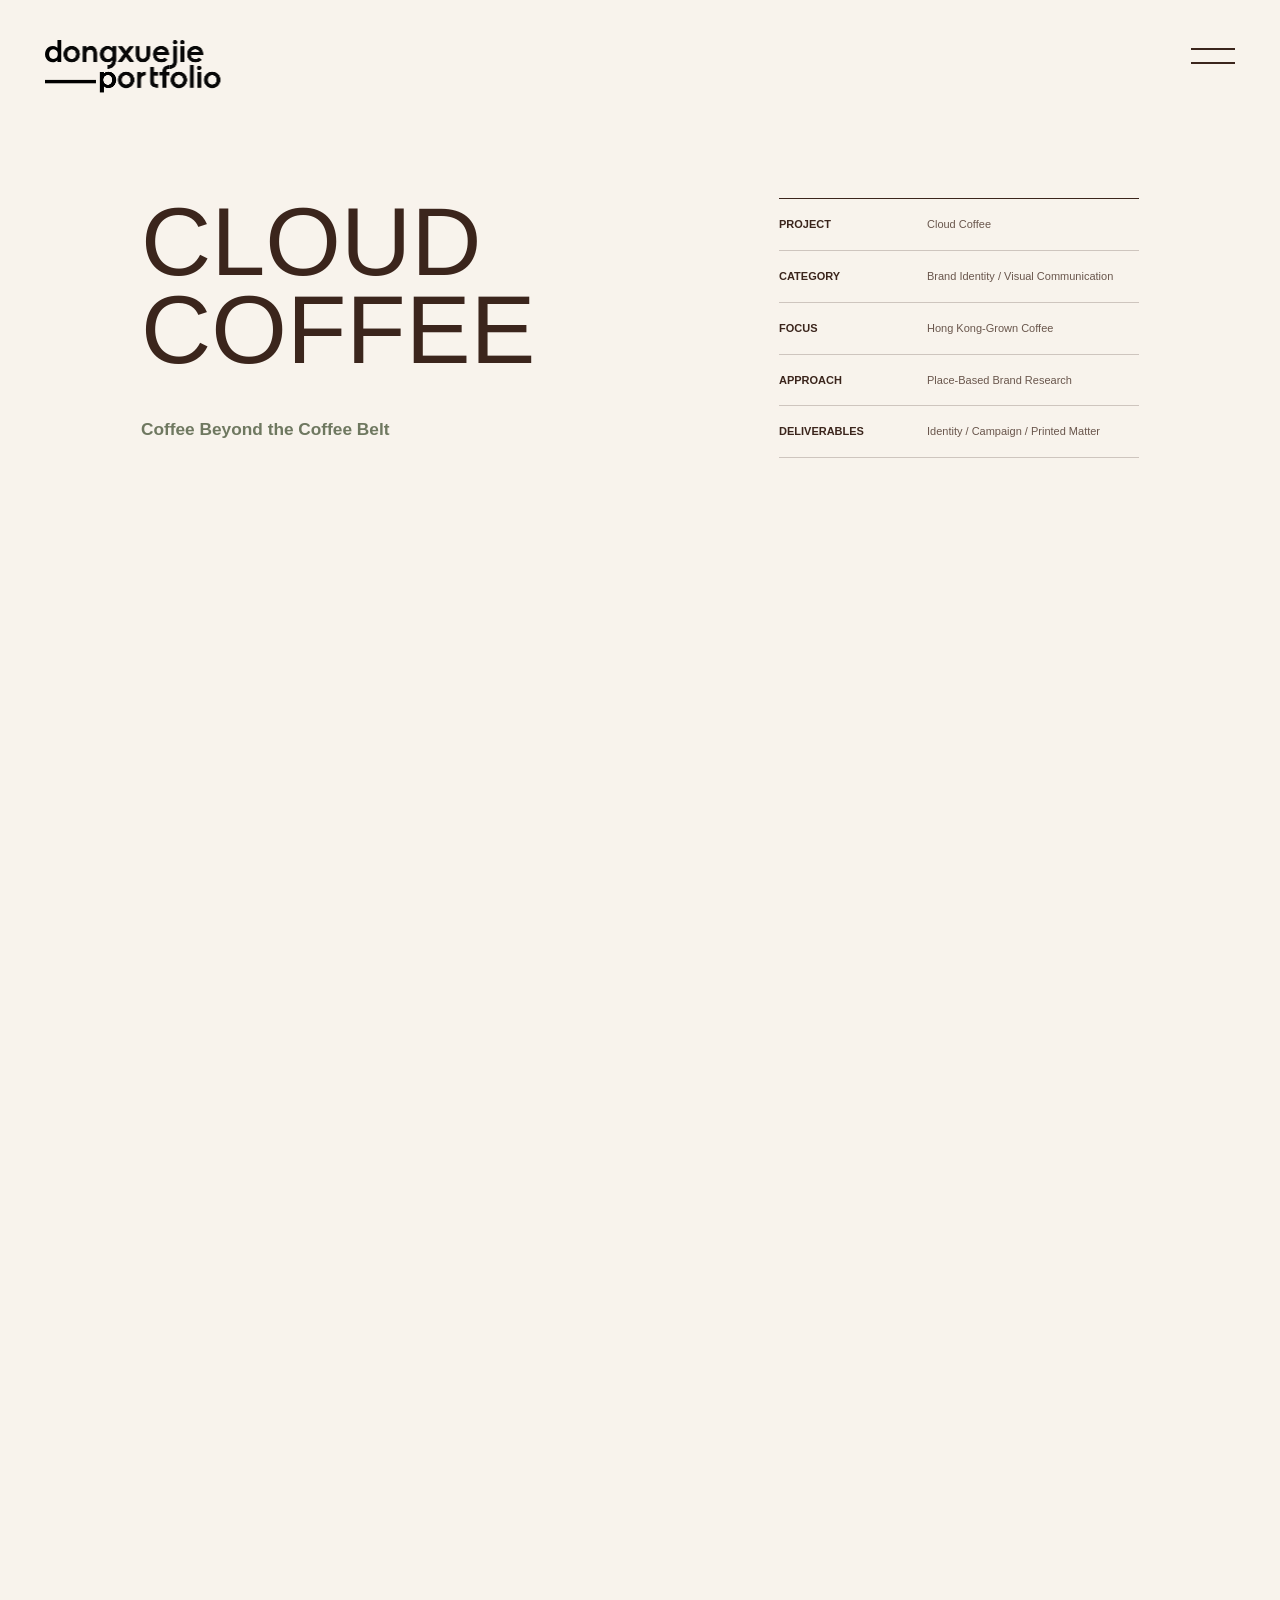
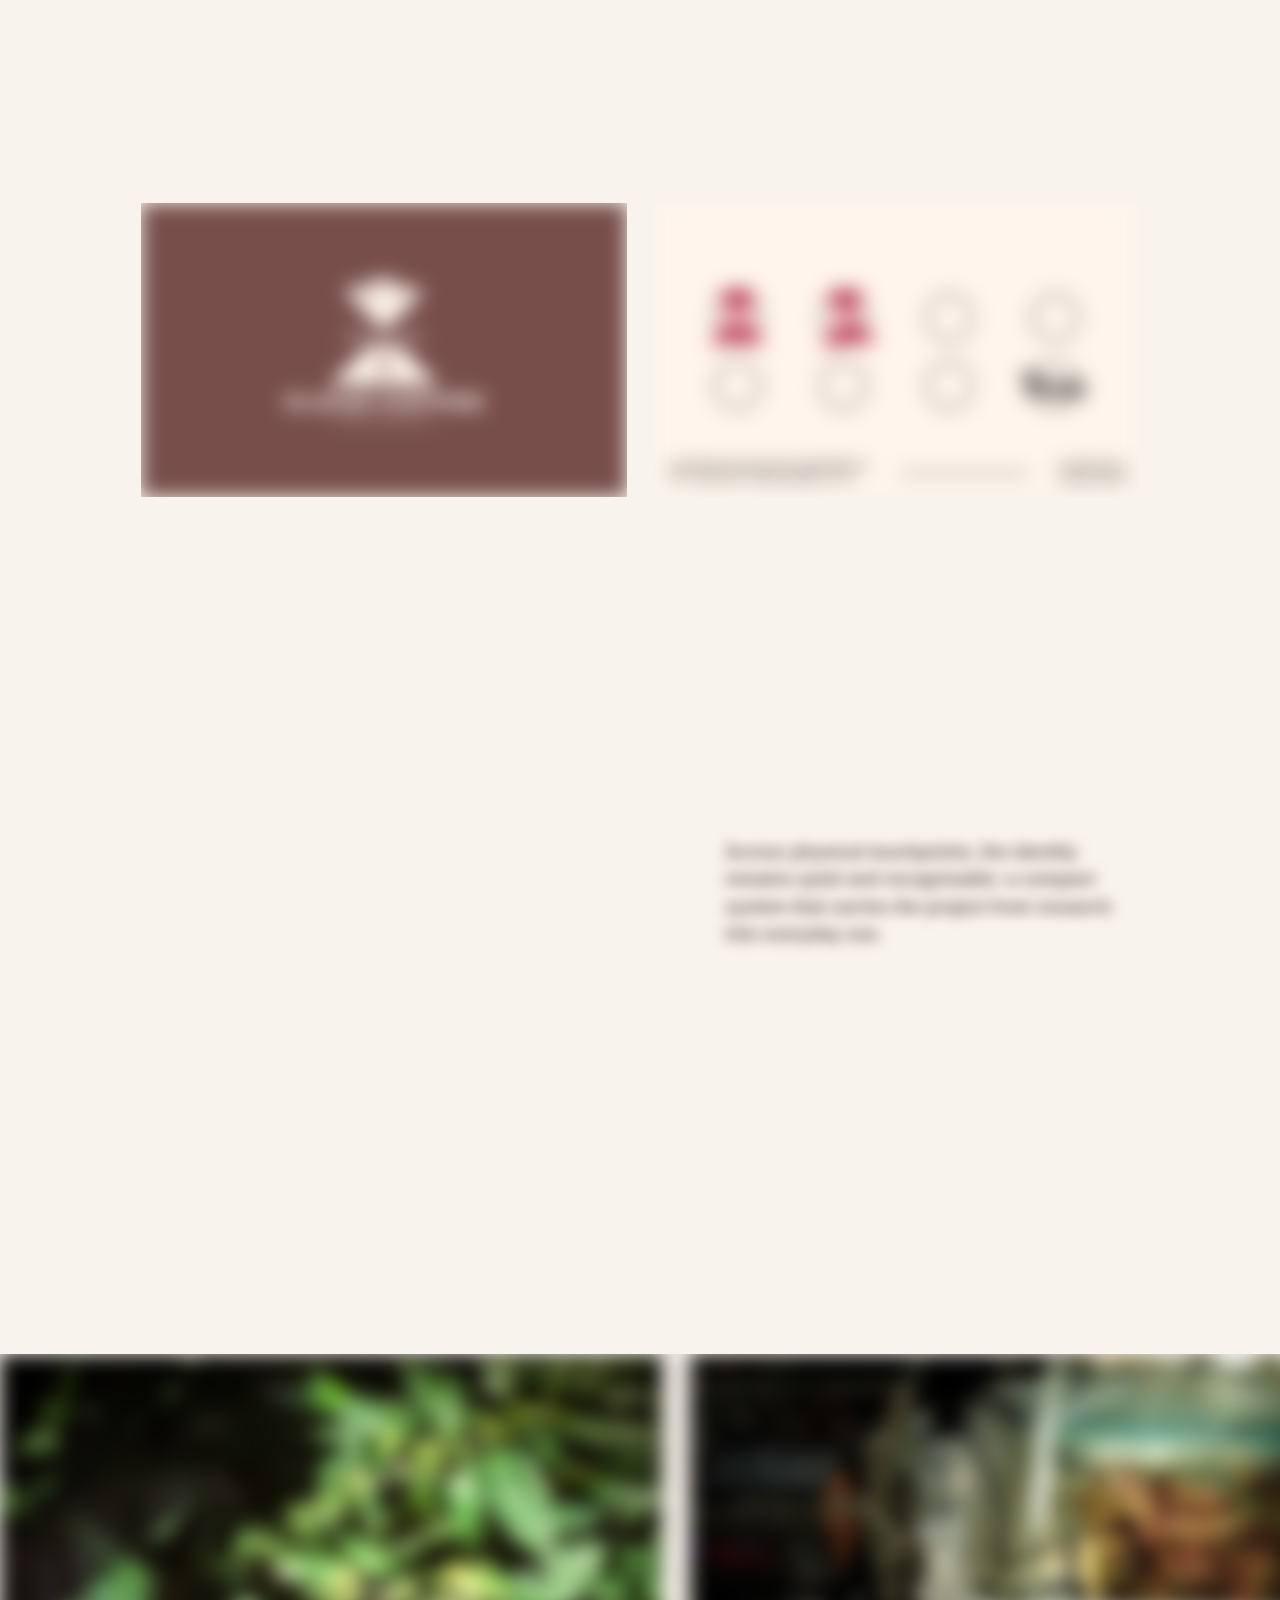
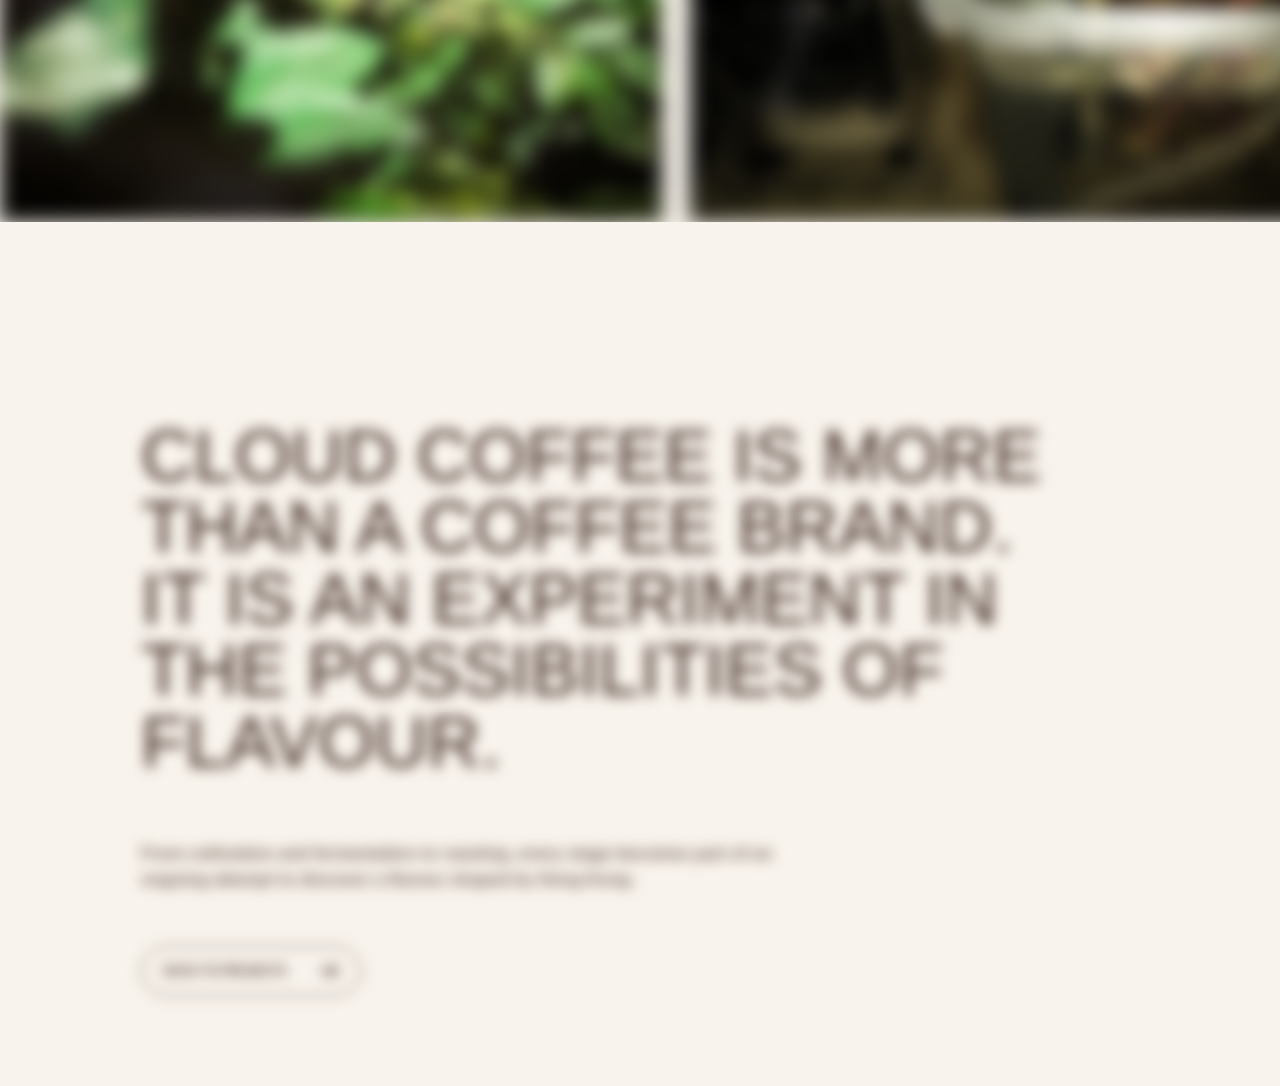
==== cloud-coffee/index.html @ 0cc6bc1f "Add Cloud Coffee project case study" ====
<!doctype html>
<html lang="en">
  <head>
    <meta charset="UTF-8" />
    <meta name="viewport" content="width=device-width, initial-scale=1.0" />
    <meta
      name="description"
      content="Cloud Coffee is a place-based brand identity project exploring the distinctive value of coffee grown in Hong Kong."
    />
    <meta name="theme-color" content="#f8f3ec" />
    <title>Cloud Coffee - Dong XueJie</title>
    <link rel="icon" href="../assets/site-logo.svg" type="image/svg+xml" />
    <script>document.documentElement.classList.add('js', 'site-intro-pending');</script>
    <link rel="stylesheet" href="../soultube/styles.css" />
    <link rel="stylesheet" href="./styles.css" />
    <link rel="stylesheet" href="../detail-reveal.css" />
    <link rel="stylesheet" href="../site-logo.css" />
    <link rel="stylesheet" href="../site-intro.css" />
  </head>
  <body class="cloud-coffee-page">
    <div class="cursor-position" aria-hidden="true">
      <div class="cursor-center">
        <span class="cursor-shape"></span>
      </div>
    </div>

    <header class="site-header">
      <a class="brand" href="../index.html#top" aria-label="Back to portfolio home">
        <span class="brand-motion">
          <svg class="site-logo" viewBox="0 0 488.57 145.82" aria-hidden="true" focusable="false">
            <defs>
              <clipPath id="logo-first-tail-clip"><rect x="47" y="-4" width="446" height="88" /></clipPath>
              <clipPath id="logo-second-tail-clip"><rect x="199" y="65" width="294" height="85" /></clipPath>
            </defs>
            <use class="logo-d" href="../assets/site-logo.svg#logo-d" />
            <g class="logo-tail" clip-path="url(#logo-first-tail-clip)">
              <use href="../assets/site-logo.svg#logo-first-o" />
              <use href="../assets/site-logo.svg#logo-first-n" />
              <use href="../assets/site-logo.svg#logo-first-g" />
              <use href="../assets/site-logo.svg#logo-first-x" />
              <use href="../assets/site-logo.svg#logo-first-u" />
              <use href="../assets/site-logo.svg#logo-first-e-one" />
              <use href="../assets/site-logo.svg#logo-first-j" />
              <use href="../assets/site-logo.svg#logo-first-j-dot" />
              <use href="../assets/site-logo.svg#logo-first-i" />
              <use href="../assets/site-logo.svg#logo-first-i-dot" />
              <use href="../assets/site-logo.svg#logo-first-e-two" />
            </g>
            <use class="logo-rule" href="../assets/site-logo.svg#logo-rule" />
            <use class="logo-p" href="../assets/site-logo.svg#logo-p" />
            <g class="logo-tail" clip-path="url(#logo-second-tail-clip)">
              <use href="../assets/site-logo.svg#logo-second-o-one" />
              <use href="../assets/site-logo.svg#logo-second-r" />
              <use href="../assets/site-logo.svg#logo-second-t" />
              <use href="../assets/site-logo.svg#logo-second-f" />
              <use href="../assets/site-logo.svg#logo-second-o-two" />
              <use href="../assets/site-logo.svg#logo-second-l" />
              <use href="../assets/site-logo.svg#logo-second-i" />
              <use href="../assets/site-logo.svg#logo-second-o-three" />
            </g>
          </svg>
        </span>
      </a>

      <button class="menu-button" type="button" aria-expanded="false" aria-controls="menu-panel">
        <span class="sr-only">Open menu</span>
        <span></span>
        <span></span>
      </button>
    </header>

    <main id="top">
      <section class="project-hero cloud-hero" aria-labelledby="project-title">
        <div class="project-hero__title reveal-text">
          <h1 id="project-title"><span>Cloud</span><span>Coffee</span></h1>
          <p class="cloud-subtitle">Coffee Beyond the Coffee Belt</p>
        </div>

        <div class="project-hero__introduction" data-detail-reveal-group>
          <dl class="project-meta reveal-text">
            <div>
              <dt>Project</dt>
              <dd>Cloud Coffee</dd>
            </div>
            <div>
              <dt>Category</dt>
              <dd>Brand Identity / Visual Communication</dd>
            </div>
            <div>
              <dt>Focus</dt>
              <dd>Hong Kong-Grown Coffee</dd>
            </div>
            <div>
              <dt>Approach</dt>
              <dd>Place-Based Brand Research</dd>
            </div>
            <div>
              <dt>Deliverables</dt>
              <dd>Identity / Campaign / Printed Matter</dd>
            </div>
          </dl>
        </div>
      </section>

      <figure class="project-media project-media--wide media-reveal cloud-hero-image">
        <img
          src="./assets/coffee-garden.jpg"
          alt="Coffee cherries growing among dense green leaves in Hong Kong"
          width="2600"
          height="1838"
          loading="eager"
          decoding="async"
        />
      </figure>

      <section class="cloud-introduction" aria-label="Cloud Coffee introduction">
        <p class="cloud-statement reveal-text">The flavour begins with the place.</p>
        <p class="cloud-introduction__copy reveal-body">
          Hong Kong lies outside the traditional Coffee Belt, yet recent experiments have shown that coffee can still be cultivated locally. Cloud Coffee asks how the distinctive value of Hong Kong-grown coffee can be communicated without relying on the coffee bean as the brand's only point of difference.
        </p>
      </section>

      <section class="project-section cloud-origin" aria-labelledby="origin-title">
        <div class="section-heading cloud-section-heading" data-detail-reveal-group>
          <div class="cloud-heading-block">
            <p class="cloud-section-label reveal-text">An Unlikely Origin</p>
            <h2 id="origin-title" class="reveal-text">Growing Beyond the Coffee Belt</h2>
          </div>
          <p class="reveal-body">
            Coffee flavour is shaped by more than variety. Origin, climate, humidity, altitude, fermentation and roasting all influence the final cup. For Hong Kong-grown coffee, the surrounding environment becomes its most distinctive ingredient.
          </p>
        </div>

        <figure class="project-media project-media--wide media-reveal cloud-origin-overview">
          <img
            src="./assets/coffee-garden.jpg"
            alt="Coffee cherries growing among dense green leaves in Hong Kong"
            width="2600"
            height="1838"
            loading="lazy"
            decoding="async"
          />
        </figure>

        <div class="cloud-origin-grid" data-detail-media-group>
          <figure class="project-media media-reveal cloud-origin-grid__fermentation">
            <img
              src="./assets/anaerobic-fermentation.jpg"
              alt="Coffee cherries undergoing anaerobic fermentation"
              width="2600"
              height="1838"
              loading="lazy"
              decoding="async"
            />
          </figure>
          <figure class="project-media media-reveal cloud-origin-grid__making">
            <img
              src="./assets/coffee-making.jpg"
              alt="Coffee being prepared in a workshop setting"
              width="2600"
              height="1838"
              loading="lazy"
              decoding="async"
            />
          </figure>
        </div>

        <div class="cloud-process-feature">
          <figure class="project-media media-reveal cloud-process-feature__image">
            <img
              src="./assets/barista-process.jpg"
              alt="A barista pouring milk into a cup of coffee"
              width="1838"
              height="2600"
              loading="lazy"
              decoding="async"
            />
          </figure>
          <p class="cloud-process-feature__copy reveal-body">
            Cultivation, fermentation, roasting and preparation are read as one continuous process, allowing each stage to contribute to the character of the final cup.
          </p>
        </div>
      </section>

      <section class="project-section cloud-place" aria-labelledby="place-title">
        <div class="section-heading cloud-section-heading" data-detail-reveal-group>
          <div class="cloud-heading-block">
            <p class="cloud-section-label reveal-text">A Brand Shaped by Place</p>
            <h2 id="place-title" class="reveal-text">From Bean to Environment</h2>
          </div>
          <p class="reveal-body">
            Instead of building the identity around the coffee bean alone, the project shifts attention to the environment that nurtures it. Hong Kong's map, mountainous and coastal terrain, clouds and humidity form the visual foundation of the brand.
          </p>
        </div>

        <figure class="project-media media-reveal cloud-main-poster">
          <img
            src="./assets/origin-map-poster.jpg"
            alt="Cloud Coffee origin poster built around a map of Hong Kong"
            width="1839"
            height="2600"
            loading="lazy"
            decoding="async"
          />
        </figure>

        <p class="cloud-interstitial reveal-text">A testing ground for new flavours.</p>

        <div class="cloud-poster-pair" data-detail-media-group>
          <figure class="project-media media-reveal">
            <img
              src="./assets/coffee-map-poster.jpg"
              alt="Cloud Coffee poster showing Hong Kong inside a cup of coffee"
              width="1839"
              height="2600"
              loading="lazy"
              decoding="async"
            />
          </figure>
          <figure class="project-media media-reveal">
            <img
              src="./assets/hong-kong-campaign-poster.jpg"
              alt="Cloud Coffee campaign poster combining coffee beans with Hong Kong landscape"
              width="1839"
              height="2600"
              loading="lazy"
              decoding="async"
            />
          </figure>
        </div>
      </section>

      <section class="project-section cloud-identity" aria-labelledby="identity-title">
        <div class="section-heading cloud-section-heading" data-detail-reveal-group>
          <div class="cloud-heading-block">
            <p class="cloud-section-label reveal-text">Identity System</p>
            <h2 id="identity-title" class="reveal-text">Cloud, Water, Mountain, Coffee</h2>
          </div>
          <p class="reveal-body">
            The identity brings together clouds, humidity, mountainous terrain and the coffee drop. These elements describe a product whose character is inseparable from Hong Kong's geography and climate.
          </p>
        </div>

        <div class="cloud-card-pair" data-detail-media-group>
          <figure class="project-media media-reveal">
            <img
              src="./assets/business-card-front.jpg"
              alt="Front of the Cloud Coffee identity card"
              width="2600"
              height="1571"
              loading="lazy"
              decoding="async"
            />
          </figure>
          <figure class="project-media media-reveal">
            <img
              src="./assets/business-card-back.jpg"
              alt="Back of the Cloud Coffee identity card"
              width="2600"
              height="1571"
              loading="lazy"
              decoding="async"
            />
          </figure>
        </div>

        <figure class="project-media project-media--wide media-reveal cloud-card-scene">
          <img
            src="./assets/business-card-scene.jpg"
            alt="Cloud Coffee identity cards presented in a coffee workshop"
            width="2600"
            height="1838"
            loading="lazy"
            decoding="async"
          />
        </figure>
      </section>

      <section class="project-section cloud-applications" aria-labelledby="applications-title">
        <div class="section-heading cloud-section-heading" data-detail-reveal-group>
          <div class="cloud-heading-block">
            <p class="cloud-section-label reveal-text">Brand Applications</p>
            <h2 id="applications-title" class="reveal-text">A System in Everyday Use</h2>
          </div>
          <p class="reveal-body">
            The identity extends across menus, printed cards, loyalty materials, apparel and campaign imagery, allowing the environmental concept to remain recognisable across different scales and contexts.
          </p>
        </div>

        <figure class="project-media project-media--wide media-reveal cloud-menu-image">
          <img
            src="./assets/menu-application.jpg"
            alt="Cloud Coffee menu system displayed over coffee plant imagery"
            width="2600"
            height="1838"
            loading="lazy"
            decoding="async"
          />
        </figure>

        <div class="cloud-card-pair cloud-loyalty-pair" data-detail-media-group>
          <figure class="project-media media-reveal">
            <img
              src="./assets/loyalty-card-front.jpg"
              alt="Front of the Cloud Coffee loyalty card"
              width="2600"
              height="1571"
              loading="lazy"
              decoding="async"
            />
          </figure>
          <figure class="project-media media-reveal">
            <img
              src="./assets/loyalty-card-back.jpg"
              alt="Back of the Cloud Coffee loyalty card"
              width="2600"
              height="1571"
              loading="lazy"
              decoding="async"
            />
          </figure>
        </div>

        <div class="cloud-apparel-feature">
          <figure class="project-media media-reveal cloud-apparel-feature__image">
            <img
              src="./assets/apparel-application.jpg"
              alt="Cloud Coffee identity applied to staff apparel"
              width="2158"
              height="2600"
              loading="lazy"
              decoding="async"
            />
          </figure>
          <p class="cloud-apparel-feature__copy reveal-body">
            Across physical touchpoints, the identity remains quiet and recognisable: a compact system that carries the project from research into everyday use.
          </p>
        </div>
      </section>

      <section class="cloud-gallery-section" aria-label="Cloud Coffee project gallery">
        <div
          class="cloud-gallery media-reveal"
          data-cloud-gallery
          tabindex="0"
          role="region"
          aria-label="Continuously moving Cloud Coffee project images"
        >
          <div class="cloud-gallery__track">
            <div class="cloud-gallery__group" role="list">
              <figure class="cloud-gallery__item" role="listitem">
                <img src="./assets/coffee-garden.jpg" alt="Coffee growing in Hong Kong" width="2600" height="1838" loading="eager" decoding="async" />
              </figure>
              <figure class="cloud-gallery__item" role="listitem">
                <img src="./assets/anaerobic-fermentation.jpg" alt="Anaerobic coffee fermentation process" width="2600" height="1838" loading="eager" decoding="async" />
              </figure>
              <figure class="cloud-gallery__item" role="listitem">
                <img src="./assets/coffee-making.jpg" alt="Coffee production workshop" width="2600" height="1838" loading="eager" decoding="async" />
              </figure>
              <figure class="cloud-gallery__item" role="listitem">
                <img src="./assets/business-card-scene.jpg" alt="Cloud Coffee identity card application" width="2600" height="1838" loading="eager" decoding="async" />
              </figure>
              <figure class="cloud-gallery__item" role="listitem">
                <img src="./assets/menu-application.jpg" alt="Cloud Coffee menu application" width="2600" height="1838" loading="eager" decoding="async" />
              </figure>
              <figure class="cloud-gallery__item" role="listitem">
                <img src="./assets/apparel-application.jpg" alt="Cloud Coffee apparel application" width="2158" height="2600" loading="eager" decoding="async" />
              </figure>
            </div>
          </div>
        </div>
      </section>

      <section class="project-ending cloud-ending" aria-labelledby="ending-title" data-detail-reveal-group>
        <div>
          <h2 id="ending-title" class="reveal-text">Cloud Coffee is more than a coffee brand.<br />It is an experiment in the possibilities of flavour.</h2>
          <p class="cloud-ending__copy reveal-body">
            From cultivation and fermentation to roasting, every stage becomes part of an ongoing attempt to discover a flavour shaped by Hong Kong.
          </p>
        </div>
        <a class="back-to-projects reveal-text" href="../index.html#selected-work">
          <span>Back to Projects</span>
          <svg aria-hidden="true" viewBox="0 0 18 12"><path d="M1 6h15M11 1l5 5-5 5" /></svg>
        </a>
      </section>
    </main>

    <aside id="menu-panel" class="menu-panel" aria-hidden="true">
      <nav aria-label="Project navigation">
        <a href="../index.html#top">Index</a>
        <a href="../index.html#selected-work">Work</a>
        <a href="../index.html#career-profile">Profile</a>
      </nav>
    </aside>

    <script src="../cursor-morph.js"></script>
    <script src="../soultube/script.js"></script>
    <script src="./gallery-marquee.js"></script>
    <script src="../detail-reveal.js"></script>
    <script src="../site-logo.js"></script>
    <script src="../site-intro.js"></script>
  </body>
</html>
---- soultube/styles.css ----
@font-face {
  font-family: "Portfolio Futura";
  src: local("Futura-Bold"), local("Futura Bold");
  font-weight: 700;
  font-style: normal;
  font-display: swap;
}

@font-face {
  font-family: "Portfolio Futura Medium";
  src: local("Futura-Medium"), local("Futura Medium");
  font-weight: 500;
  font-style: normal;
  font-display: swap;
}

:root {
  --paper: #ffffff;
  --ink: #090909;
  --red: #f51b2b;
  --line: rgba(9, 9, 9, 0.2);
  --detail-width: min(78vw, 1540px);
}

* { box-sizing: border-box; }

html {
  scroll-behavior: smooth;
  background: var(--paper);
}

body {
  min-width: 320px;
  margin: 0;
  overflow-x: hidden;
  background: var(--paper);
  color: var(--ink);
  font-family: Arial, Helvetica, sans-serif;
  cursor: auto;
}

body.menu-open { overflow: hidden; }

button,
a {
  color: inherit;
  font: inherit;
  cursor: pointer;
}

button { border: 0; }
a { text-decoration: none; }

img {
  display: block;
  width: 100%;
  height: auto;
}

.sr-only {
  position: absolute;
  width: 1px;
  height: 1px;
  padding: 0;
  margin: -1px;
  overflow: hidden;
  clip: rect(0, 0, 0, 0);
  white-space: nowrap;
  border: 0;
}

.site-header {
  position: fixed;
  z-index: 120;
  inset: 0 0 auto;
  padding: 4.4vh 3.5vw 0;
  display: flex;
  align-items: flex-start;
  justify-content: space-between;
  color: var(--ink);
  pointer-events: none;
}

.brand,
.menu-button { pointer-events: auto; }

.brand {
  display: flex;
  flex-direction: column;
  gap: 1px;
  width: fit-content;
  color: inherit;
  font-size: 11px;
  font-weight: 700;
  line-height: 1.05;
  text-transform: uppercase;
}

.brand span:first-child { font-size: 23px; }

.menu-button {
  width: 44px;
  height: 32px;
  padding: 0;
  display: flex;
  flex-direction: column;
  justify-content: center;
  gap: 12px;
  background: transparent;
}

.menu-button span:not(.sr-only) {
  width: 44px;
  height: 2px;
  display: block;
  background: currentColor;
  transform-origin: center;
  transition: transform 0.35s cubic-bezier(0.22, 1, 0.36, 1);
}

.menu-button[aria-expanded="true"] span:nth-child(2) { transform: translateY(7px) rotate(45deg); }
.menu-button[aria-expanded="true"] span:last-child { transform: translateY(-7px) rotate(-45deg); }
body.menu-open .site-header { color: var(--paper); }

.project-hero {
  width: var(--detail-width);
  min-height: 100svh;
  margin-inline: auto;
  padding: 22svh 0 10svh;
  display: grid;
  grid-template-columns: minmax(0, 0.95fr) minmax(360px, 0.8fr);
  gap: 9vw;
  align-items: start;
}

.project-hero h1,
.section-heading h2,
.project-ending h2 {
  margin: 0;
  font-family: "Portfolio Futura Medium", "Futura", "Futura PT", "Century Gothic", sans-serif;
  font-weight: 500;
  font-style: normal;
  letter-spacing: 0;
}

.project-hero h1 {
  font-size: clamp(88px, 9.4vw, 180px);
  line-height: 0.88;
}

.project-discipline {
  margin: 7svh 0 0;
  font-size: clamp(15px, 1.25vw, 22px);
  font-weight: 700;
  line-height: 1.25;
  text-transform: uppercase;
}

.project-hero__introduction {
  max-width: 660px;
  padding-top: 3svh;
}

.project-intro {
  margin: 0;
  font-size: clamp(18px, 1.35vw, 25px);
  font-weight: 600;
  line-height: 1.46;
}

.project-meta {
  margin: 8svh 0 0;
  border-top: 1px solid var(--ink);
}

.project-meta div {
  padding: 18px 0;
  display: grid;
  grid-template-columns: 120px 1fr;
  gap: 28px;
  border-bottom: 1px solid var(--line);
}

.project-meta dt,
.project-meta dd {
  margin: 0;
  font-size: 11px;
  line-height: 1.35;
}

.project-meta dt {
  font-weight: 700;
  text-transform: uppercase;
}

.project-meta dd { color: #444; }

.project-media { margin: 0; }

.project-media--wide {
  width: var(--detail-width);
  margin-inline: auto;
}

.project-section {
  padding: 20svh 0 0;
  background: var(--paper);
}

.section-heading {
  width: var(--detail-width);
  margin: 0 auto 8svh;
  display: grid;
  grid-template-columns: minmax(350px, 0.95fr) minmax(320px, 0.72fr);
  gap: 9vw;
  align-items: end;
}

.section-heading h2 { grid-column: 1; }

.section-heading h2 {
  font-size: clamp(58px, 6.4vw, 122px);
  line-height: 0.96;
}

.section-heading > p:last-child {
  grid-column: 2;
  grid-row: 1;
  align-self: end;
  max-width: 590px;
  margin: 0;
  color: #3f3f3f;
  font-size: clamp(16px, 1.15vw, 21px);
  font-weight: 600;
  line-height: 1.5;
}

.media-pair {
  width: var(--detail-width);
  margin-inline: auto;
  display: grid;
  grid-template-columns: 1.13fr 0.87fr;
  gap: clamp(18px, 2.2vw, 42px);
  align-items: start;
}

.section-heading--split {
  display: grid;
  grid-template-columns: minmax(390px, 1fr) minmax(300px, 0.72fr);
}

.section-heading--split > div { grid-column: 1; }
.section-heading--split h2 { grid-column: auto; }

.project-section--world .section-heading {
  grid-template-columns: minmax(390px, 1fr) minmax(300px, 0.72fr);
}

.explore-layout {
  width: var(--detail-width);
  margin-inline: auto;
  display: grid;
  grid-template-columns: minmax(0, 1.18fr) minmax(350px, 0.72fr);
  gap: 7vw;
  align-items: center;
}

.explore-layout .section-heading {
  width: auto;
  margin: 0;
  display: block;
}

.explore-layout .section-heading h2 {
  margin-bottom: 5svh;
  font-size: clamp(52px, 5.7vw, 108px);
}

.explore-layout .section-heading > p:last-child {
  max-width: 520px;
  margin: 0;
  color: #3f3f3f;
  font-size: clamp(16px, 1.15vw, 21px);
  font-weight: 600;
  line-height: 1.5;
}

.project-ending {
  width: var(--detail-width);
  min-height: 100svh;
  margin-inline: auto;
  padding: 22svh 0 10svh;
  display: flex;
  flex-direction: column;
  justify-content: space-between;
}

.project-ending h2 {
  max-width: 1280px;
  font-size: clamp(64px, 7.5vw, 144px);
  line-height: 0.98;
}

.back-to-projects {
  width: fit-content;
  display: inline-flex;
  align-items: center;
  gap: 34px;
  padding: 17px 22px;
  border: 1.5px solid var(--ink);
  border-radius: 28px;
  font-size: 12px;
  font-weight: 700;
  text-transform: uppercase;
  transition: background-color 0.22s ease, color 0.22s ease;
}

.back-to-projects svg {
  width: 18px;
  fill: none;
  stroke: currentColor;
  stroke-width: 2.7;
  stroke-linecap: round;
  stroke-linejoin: round;
  transition: transform 0.22s ease;
}

.back-to-projects:hover {
  background: var(--ink);
  color: var(--paper);
}

.back-to-projects:hover svg { transform: translateX(5px); }

.menu-panel {
  position: fixed;
  z-index: 110;
  inset: 0;
  padding: 18vh 3.5vw 4vh;
  display: flex;
  flex-direction: column;
  justify-content: space-between;
  background: var(--ink);
  color: var(--paper);
  transform: translateY(-102%);
  transition: transform 0.55s cubic-bezier(0.77, 0, 0.18, 1);
}

.menu-panel.is-open { transform: translateY(0); }
.menu-panel nav { display: flex; flex-direction: column; }

.menu-panel nav a {
  display: flex;
  align-items: baseline;
  justify-content: space-between;
  padding: 8px 0;
  border-bottom: 1px solid rgba(255, 255, 255, 0.22);
  font-family: "Portfolio Futura Medium", "Futura", "Futura PT", "Century Gothic", sans-serif;
  font-size: clamp(56px, 7vw, 128px);
  font-weight: 500;
  line-height: 1;
  text-transform: uppercase;
}

.menu-panel nav a span { font: 700 12px/1 Arial, Helvetica, sans-serif; }
.cursor-position {
  position: fixed;
  z-index: 99999;
  top: 0;
  left: 0;
  width: 0;
  height: 0;
  opacity: 0;
  pointer-events: none;
  will-change: transform;
}

.cursor-center {
  position: absolute;
  top: 0;
  left: 0;
  transform: translate(-50%, -50%);
}

.cursor-shape {
  width: 10px;
  height: 10px;
  display: block;
  border-radius: 50%;
  background: var(--red);
}

body.cursor-visible .cursor-position { opacity: 1; }

@media (max-width: 1050px) {
  :root { --detail-width: 74vw; }

  .site-header { padding-right: 5vw; padding-left: 5vw; }
  .project-hero { grid-template-columns: minmax(0, 0.86fr) minmax(300px, 0.8fr); gap: 6vw; }
  .section-heading { gap: 6vw; }
  .section-heading,
  .section-heading--split,
  .project-section--world .section-heading {
    grid-template-columns: minmax(0, 1fr) minmax(280px, 0.72fr);
  }
  .explore-layout { gap: 5vw; }
}

@media (max-width: 850px) {
  .project-hero {
    min-height: 0;
    padding-top: 160px;
    padding-bottom: 110px;
    display: block;
  }

  .project-hero__introduction {
    max-width: 680px;
    margin-top: 76px;
    padding-top: 0;
  }

  .section-heading,
  .section-heading--split,
  .project-section--world .section-heading {
    display: block;
  }

  .section-heading h2,
  .explore-layout .section-heading h2 { margin-bottom: 30px; }

  .explore-layout {
    display: flex;
    flex-direction: column;
    gap: 52px;
  }

  .explore-layout .section-heading {
    order: -1;
    width: 100%;
  }
}

@media (max-width: 760px) {
  :root {
    --detail-width: calc(100vw - 40px);
  }

  html { scroll-behavior: auto; }
  .site-header { position: absolute; padding: 22px 20px 0; }
  .brand { font-size: 9px; }
  .brand span:first-child { font-size: 20px; }
  .menu-button,
  .menu-button span:not(.sr-only) { width: 39px; }

  .project-hero {
    min-height: 0;
    padding-top: 132px;
    padding-bottom: 88px;
    display: block;
  }

  .project-hero h1 { font-size: clamp(70px, 22vw, 104px); }
  .project-discipline { margin-top: 38px; font-size: 14px; }
  .project-hero__introduction { margin-top: 76px; padding: 0; }
  .project-intro { font-size: 17px; line-height: 1.5; }
  .project-meta { margin-top: 56px; }
  .project-meta div { grid-template-columns: 96px 1fr; gap: 18px; }

  .project-media--wide,
  .media-pair,
  .section-heading,
  .explore-layout {
    width: var(--detail-width);
    margin-inline: auto;
  }

  .project-section { padding-top: 112px; }
  .section-heading,
  .section-heading--split,
  .project-section--world .section-heading {
    margin-bottom: 48px;
    display: block;
  }

  .section-heading h2,
  .explore-layout .section-heading h2 {
    margin-bottom: 30px;
    font-size: clamp(48px, 14vw, 72px);
    line-height: 0.98;
  }

  .section-heading > p:last-child,
  .explore-layout .section-heading > p:last-child { font-size: 16px; }

  .media-pair { display: block; }
  .media-pair .project-media + .project-media { margin-top: 20px; }

  .explore-layout { display: flex; flex-direction: column; gap: 52px; }
  .explore-layout .section-heading { order: -1; width: 100%; }

  .project-ending {
    min-height: 82svh;
    padding-top: 128px;
    padding-bottom: 48px;
  }

  .project-ending h2 { font-size: clamp(48px, 13vw, 68px); }
  .back-to-projects { margin-top: 88px; }

  .menu-panel { padding: 116px 20px 22px; }
  .menu-panel nav a { font-size: 3.5rem; }

  .cursor-position { display: none; }
}

@media (prefers-reduced-motion: reduce) {
  html { scroll-behavior: auto; }
  *,
  *::before,
  *::after {
    animation-duration: 0.01ms !important;
    animation-iteration-count: 1 !important;
    transition-duration: 0.01ms !important;
  }

}
---- cloud-coffee/styles.css ----
:root {
  --paper: #f8f3ec;
  --ink: #3b251c;
  --line: rgba(59, 37, 28, 0.22);
  --cloud-pink: #ad8582;
  --cloud-green: #6f7860;
  --detail-width: min(78vw, 1480px);
}

html,
body,
.project-section {
  background: var(--paper);
}

.cloud-coffee-page {
  color: var(--ink);
}

.cloud-coffee-page .project-meta dd,
.cloud-coffee-page .section-heading > p:last-child {
  color: #69564c;
}

.cloud-hero {
  min-height: 104svh;
  padding-bottom: 13svh;
  grid-template-columns: minmax(0, 1.05fr) minmax(360px, 0.68fr);
  gap: 8vw;
}

.cloud-hero h1 span {
  display: block;
}

.cloud-hero h1 {
  font-size: clamp(72px, 7.6vw, 146px);
  line-height: 0.9;
  text-transform: uppercase;
}

.cloud-subtitle {
  max-width: 520px;
  margin: 5svh 0 0;
  color: var(--cloud-green);
  font-size: clamp(17px, 1.35vw, 24px);
  font-weight: 700;
  line-height: 1.3;
}

.cloud-hero .project-hero__introduction {
  padding-top: 0;
}

.cloud-hero .project-meta {
  margin-top: 0;
}

.cloud-hero-image {
  margin-top: 2svh;
}

.cloud-introduction {
  width: var(--detail-width);
  margin-inline: auto;
  padding-top: 18svh;
  display: grid;
  grid-template-columns: minmax(0, 1fr) minmax(360px, 0.72fr);
  gap: 9vw;
  align-items: start;
}

.cloud-statement,
.cloud-interstitial {
  margin: 0;
  font-family: "Portfolio Futura Medium", "Futura", "Futura PT", "Century Gothic", sans-serif;
  font-weight: 500;
  letter-spacing: 0;
}

.cloud-statement {
  max-width: 760px;
  color: var(--cloud-pink);
  font-size: clamp(48px, 5.3vw, 102px);
  line-height: 0.98;
}

.cloud-introduction__copy {
  max-width: 600px;
  margin: 0;
  color: #56443a;
  font-size: clamp(18px, 1.35vw, 24px);
  font-weight: 600;
  line-height: 1.54;
}

.cloud-section-heading {
  margin-bottom: 10svh;
  align-items: end;
}

.cloud-heading-block {
  grid-column: 1;
}

.cloud-section-label {
  margin: 0 0 3svh;
  color: var(--cloud-green);
  font-size: 12px;
  font-weight: 700;
  line-height: 1;
  text-transform: uppercase;
}

.cloud-section-heading h2 {
  max-width: 800px;
  font-size: clamp(54px, 5.6vw, 108px);
}

.cloud-origin-overview {
  margin-bottom: 10svh;
}

.cloud-origin-grid {
  width: var(--detail-width);
  margin-inline: auto;
  display: grid;
  grid-template-columns: minmax(0, 1.22fr) minmax(0, 0.78fr);
  gap: clamp(22px, 3vw, 58px);
  align-items: end;
}

.cloud-origin-grid__making {
  margin-bottom: 6svh;
}

.cloud-process-feature,
.cloud-apparel-feature {
  width: var(--detail-width);
  margin-inline: auto;
  display: grid;
  align-items: center;
}

.cloud-process-feature {
  margin-top: 15svh;
  grid-template-columns: minmax(280px, 0.54fr) minmax(360px, 0.62fr);
  gap: 11vw;
}

.cloud-process-feature__image {
  width: min(31vw, 560px);
  justify-self: end;
}

.cloud-process-feature__copy,
.cloud-apparel-feature__copy {
  max-width: 540px;
  margin: 0;
  color: #69564c;
  font-size: clamp(18px, 1.35vw, 24px);
  font-weight: 600;
  line-height: 1.52;
}

.cloud-main-poster {
  width: min(50vw, 900px);
  margin-inline: auto;
}

.cloud-interstitial {
  width: var(--detail-width);
  max-width: 1160px;
  margin: 18svh auto;
  color: var(--cloud-green);
  font-size: clamp(54px, 6.3vw, 120px);
  line-height: 0.96;
}

.cloud-poster-pair,
.cloud-card-pair {
  width: var(--detail-width);
  margin-inline: auto;
  display: grid;
  grid-template-columns: repeat(2, minmax(0, 1fr));
  align-items: start;
}

.cloud-poster-pair {
  gap: clamp(22px, 4vw, 80px);
  padding-inline: 5vw;
}

.cloud-card-pair {
  gap: clamp(18px, 2vw, 38px);
}

.cloud-card-scene,
.cloud-menu-image {
  margin-top: 13svh;
}

.cloud-loyalty-pair {
  margin-top: 13svh;
}

.cloud-apparel-feature {
  margin-top: 15svh;
  grid-template-columns: minmax(300px, 0.62fr) minmax(360px, 0.58fr);
  gap: 11vw;
}

.cloud-apparel-feature__image {
  width: min(34vw, 620px);
  justify-self: end;
}

.cloud-gallery-section {
  padding-top: 22svh;
  overflow: hidden;
  background: var(--paper);
}

.cloud-gallery {
  width: 100%;
  overflow: hidden;
  outline: none;
  touch-action: pan-y pinch-zoom;
  user-select: none;
}

.cloud-gallery:focus-visible {
  outline: 2px solid var(--ink);
  outline-offset: -2px;
}

.cloud-gallery__track {
  --cloud-gallery-gap: clamp(20px, 2.2vw, 42px);
  display: flex;
  width: max-content;
  transform: translate3d(0, 0, 0);
  animation: cloud-gallery-scroll var(--cloud-gallery-duration, 80s) linear infinite;
  animation-play-state: paused;
  will-change: transform;
}

.cloud-gallery.is-running .cloud-gallery__track {
  animation-play-state: running;
}

.cloud-gallery.is-paused .cloud-gallery__track {
  animation-play-state: paused;
}

.cloud-gallery__group {
  flex: none;
  display: flex;
  align-items: center;
  gap: var(--cloud-gallery-gap);
  padding-right: var(--cloud-gallery-gap);
}

.cloud-gallery__item {
  flex: none;
  height: clamp(360px, 52svh, 560px);
  margin: 0;
  display: flex;
  align-items: center;
  justify-content: center;
}

.cloud-gallery__item img {
  width: auto;
  height: 100%;
  display: block;
  object-fit: contain;
  pointer-events: none;
}

@keyframes cloud-gallery-scroll {
  to {
    transform: translate3d(var(--cloud-gallery-shift, -50%), 0, 0);
  }
}

.cloud-ending {
  min-height: 96svh;
  padding-top: 22svh;
}

.cloud-ending h2 {
  max-width: 1260px;
  font-size: clamp(50px, 5.7vw, 108px);
  text-transform: uppercase;
}

.cloud-ending__copy {
  max-width: 660px;
  margin: 7svh 0 0;
  color: #69564c;
  font-size: clamp(17px, 1.2vw, 22px);
  font-weight: 600;
  line-height: 1.5;
}

@media (max-width: 1050px) {
  .cloud-hero {
    min-height: 0;
    grid-template-columns: minmax(0, 0.9fr) minmax(330px, 0.7fr);
  }

  .cloud-introduction {
    grid-template-columns: minmax(0, 1fr) minmax(320px, 0.78fr);
    gap: 7vw;
  }

  .cloud-poster-pair {
    padding-inline: 0;
  }
}

@media (max-width: 850px) {
  .cloud-hero {
    padding-bottom: 110px;
  }

  .cloud-introduction {
    display: block;
  }

  .cloud-introduction__copy {
    margin-top: 52px;
  }

  .cloud-heading-block {
    margin-bottom: 36px;
  }
}

@media (max-width: 760px) {
  .cloud-hero {
    padding-bottom: 88px;
  }

  .cloud-hero h1 {
    font-size: clamp(62px, 18vw, 88px);
  }

  .cloud-subtitle {
    margin-top: 30px;
    font-size: 17px;
  }

  .cloud-introduction {
    padding-top: 112px;
  }

  .cloud-statement {
    font-size: clamp(46px, 13vw, 64px);
  }

  .cloud-introduction__copy {
    margin-top: 42px;
    font-size: 17px;
  }

  .cloud-section-heading {
    margin-bottom: 56px;
  }

  .cloud-heading-block {
    margin-bottom: 32px;
  }

  .cloud-section-label {
    margin-bottom: 20px;
  }

  .cloud-section-heading h2 {
    font-size: clamp(45px, 13vw, 66px);
  }

  .cloud-origin-grid,
  .cloud-poster-pair,
  .cloud-card-pair,
  .cloud-process-feature,
  .cloud-apparel-feature {
    width: var(--detail-width);
    display: block;
  }

  .cloud-origin-grid .project-media + .project-media,
  .cloud-poster-pair .project-media + .project-media,
  .cloud-card-pair .project-media + .project-media {
    margin-top: 20px;
  }

  .cloud-origin-grid__making {
    margin-bottom: 0;
  }

  .cloud-process-feature,
  .cloud-apparel-feature {
    margin-top: 96px;
  }

  .cloud-process-feature__image,
  .cloud-apparel-feature__image {
    width: min(78vw, 520px);
    margin-inline: auto;
  }

  .cloud-process-feature__copy,
  .cloud-apparel-feature__copy {
    margin-top: 42px;
    font-size: 17px;
  }

  .cloud-main-poster {
    width: var(--detail-width);
  }

  .cloud-origin-overview {
    margin-bottom: 56px;
  }

  .cloud-interstitial {
    margin-block: 112px;
    font-size: clamp(48px, 14vw, 68px);
  }

  .cloud-card-scene,
  .cloud-menu-image,
  .cloud-loyalty-pair {
    margin-top: 88px;
  }

  .cloud-gallery-section {
    padding-top: 132px;
  }

  .cloud-gallery__track {
    --cloud-gallery-gap: 18px;
  }

  .cloud-gallery__item {
    height: min(42svh, 360px);
    max-width: 80vw;
  }

  .cloud-gallery__item img {
    width: auto;
    max-width: 80vw;
    height: auto;
    max-height: 100%;
  }

  .cloud-ending {
    min-height: 88svh;
    padding-top: 132px;
  }

  .cloud-ending h2 {
    font-size: clamp(42px, 12vw, 58px);
  }

  .cloud-ending__copy {
    margin-top: 44px;
    font-size: 17px;
  }
}

@media (prefers-reduced-motion: reduce) {
  html.js .cloud-gallery[data-cloud-gallery] {
    overflow-x: auto;
    overscroll-behavior-inline: contain;
    touch-action: pan-x pan-y;
    scrollbar-width: none;
  }

  .cloud-gallery::-webkit-scrollbar {
    display: none;
  }

  .cloud-gallery__track {
    animation: none;
    transform: none;
    will-change: auto;
  }

  .cloud-gallery__group[data-gallery-clone] {
    display: none;
  }
}
---- detail-reveal.css ----
.js .reveal-text,
.js .reveal-body {
  --detail-reveal-offset: 50px;
  opacity: 0;
  filter: blur(7px);
  transform: translate3d(0, var(--detail-reveal-offset), 0);
  transition:
    opacity 1.05s cubic-bezier(0.16, 1, 0.3, 1) var(--detail-reveal-delay, 0s),
    transform 1.05s cubic-bezier(0.16, 1, 0.3, 1) var(--detail-reveal-delay, 0s),
    filter 1.05s cubic-bezier(0.16, 1, 0.3, 1) var(--detail-reveal-delay, 0s);
  will-change: opacity, transform, filter;
}

.js .reveal-text.reveal-from-up,
.js .reveal-body.reveal-from-up {
  --detail-reveal-offset: -50px;
}

.js .reveal-text.reveal-from-down,
.js .reveal-body.reveal-from-down {
  --detail-reveal-offset: 50px;
}

.js .reveal-text.is-visible,
.js .reveal-body.is-visible {
  opacity: 1;
  filter: blur(0);
  transform: translate3d(0, 0, 0);
}

.js .media-reveal {
  overflow: hidden;
}

.js .media-reveal img {
  opacity: 0;
  visibility: hidden;
  filter: blur(10px);
  transform: scale(0.985);
  transition:
    opacity 1.4s cubic-bezier(0.16, 1, 0.3, 1) var(--media-reveal-delay, 0s),
    filter 1.4s cubic-bezier(0.16, 1, 0.3, 1) var(--media-reveal-delay, 0s),
    transform 1.4s cubic-bezier(0.16, 1, 0.3, 1) var(--media-reveal-delay, 0s),
    visibility 0s linear calc(var(--media-reveal-delay, 0s) + 1.4s);
  will-change: opacity, filter, transform;
}

.js .media-reveal.is-visible img {
  opacity: 1;
  visibility: visible;
  filter: blur(0);
  transform: scale(1);
  transition-delay:
    var(--media-reveal-delay, 0s),
    var(--media-reveal-delay, 0s),
    var(--media-reveal-delay, 0s),
    0s;
}

.js .media-reveal.is-resetting img {
  transition: none;
}

@media (prefers-reduced-motion: reduce) {
  .js .reveal-text,
  .js .reveal-body {
    opacity: 1;
    filter: none;
    transform: none;
    transition: none;
  }

  .js .media-reveal img {
    opacity: 1;
    visibility: visible;
    filter: none;
    transform: none;
    transition: none;
  }
}
---- site-logo.css ----
.brand-motion {
  --logo-focus-x: 0px;
  --logo-focus-y: 0px;
  --logo-focus-scale: 1;
  --logo-follow-x: 0px;
  --logo-follow-y: 0px;
}

@property --logo-focus-x {
  syntax: "<length>";
  inherits: false;
  initial-value: 0px;
}

@property --logo-focus-y {
  syntax: "<length>";
  inherits: false;
  initial-value: 0px;
}

@property --logo-focus-scale {
  syntax: "<number>";
  inherits: false;
  initial-value: 1;
}

.brand {
  display: block;
  position: relative;
  z-index: 0;
  width: fit-content;
  padding: 8px;
  margin: -8px;
  line-height: 0;
  text-decoration: none;
  cursor: pointer;
}

.brand-motion {
  width: 176px;
  display: block;
  opacity: 1;
  filter: blur(0);
  transform: translate3d(
    calc(var(--logo-focus-x) + var(--logo-follow-x)),
    calc(var(--logo-focus-y) + var(--logo-follow-y)),
    0
  ) scale(var(--logo-focus-scale));
  transform-origin: center;
  transition:
    --logo-focus-x 0.52s cubic-bezier(0.16, 1.28, 0.3, 1),
    --logo-focus-y 0.52s cubic-bezier(0.16, 1.28, 0.3, 1),
    --logo-focus-scale 0.52s cubic-bezier(0.16, 1.2, 0.3, 1);
  will-change: transform;
}

@media (hover: hover) and (pointer: fine) {
  .brand:hover,
  .brand:focus-visible {
    z-index: 1001;
    outline: none;
  }

  .brand:hover .brand-motion,
  .brand:focus-visible .brand-motion {
    --logo-focus-x: -9px;
    --logo-focus-y: -6px;
    --logo-focus-scale: 1.08;
  }
}

.site-logo {
  width: 100%;
  height: auto;
  display: block;
  overflow: visible;
  filter: none;
  transition: filter 0.25s ease;
}

.site-logo .logo-tail {
  opacity: var(--logo-tail-opacity, 1);
  filter: blur(var(--logo-tail-blur, 0px));
  transform: translate3d(var(--logo-tail-shift, 0px), 0, 0);
  transform-box: view-box;
  transform-origin: left center;
  will-change: transform, opacity, filter;
}

.site-logo .logo-rule {
  transform: scaleX(var(--logo-line-scale, 1));
  transform-box: fill-box;
  transform-origin: left center;
  will-change: transform;
}

.site-logo .logo-p {
  transform: translate3d(var(--logo-p-shift, 0px), 0, 0);
  transform-box: view-box;
  transform-origin: left center;
  will-change: transform;
}

.cursor-center {
  width: 78px;
  height: 78px;
}

.cursor-shape {
  position: absolute;
  inset: 0;
  width: auto;
  height: auto;
  box-sizing: border-box;
  background: rgb(245 27 43 / var(--cursor-fill-alpha, 1));
  border: var(--cursor-border-width, 0px) solid #f51b2b;
  border-radius: var(--cursor-radius, 50%);
  transform: scale(var(--cursor-scale, 0.128205)) rotate(var(--cursor-rotation, 0deg));
  transform-origin: center;
  pointer-events: none;
  will-change: transform, border-radius, background-color, border-width;
}

body.menu-open .site-logo,
body.nav-on-red:not(.menu-open) .site-logo {
  filter: invert(1);
}

@media (max-width: 760px) {
  .brand {
    position: fixed;
    top: 22px;
    left: 20px;
  }

  .brand-motion { width: 140px; }
}

@media (prefers-reduced-motion: reduce) {
  .brand-motion {
    --logo-focus-x: 0px;
    --logo-focus-y: 0px;
    --logo-focus-scale: 1;
    --logo-follow-x: 0px;
    --logo-follow-y: 0px;
    transition: none;
  }

  .site-logo .logo-tail { filter: none; }
}
---- site-intro.css ----
.site-intro-overlay {
  position: fixed;
  z-index: 2147483000;
  inset: 0;
  overflow: hidden;
  background: #000000;
  opacity: 1;
  filter: blur(0);
  transform: scale(1);
  transform-origin: center;
  pointer-events: auto;
  touch-action: none;
  cursor: wait;
  will-change: opacity, filter, transform;
}

.site-intro-logo-motion {
  position: fixed;
  top: 50%;
  left: 50%;
  width: min(36vw, 580px);
  line-height: 0;
  transform: translate3d(-50%, -50%, 0);
  transform-origin: left top;
  will-change: transform;
}

.site-intro-logo {
  width: 100%;
  height: auto;
  display: block;
  overflow: visible;
  color: #ffffff;
  fill: #ffffff !important;
  opacity: 1;
  filter: none !important;
  will-change: opacity;
}

.site-intro-logo use,
.site-intro-logo path {
  fill: #ffffff !important;
}

.site-intro-logo .logo-rule {
  fill: none !important;
  stroke: #ffffff !important;
}

.site-intro-logo [stroke]:not([stroke="none"]) {
  stroke: #ffffff !important;
}

html.site-intro-pending,
html.site-intro-pending body {
  background: #000000;
}

html.site-intro-pending body.site-intro-active {
  background: #ffffff;
}

html.site-intro-pending body > .site-header,
html.site-intro-pending body > main,
html.site-intro-pending body > aside,
html.site-intro-pending body > dialog,
html.site-intro-pending body > .cursor-position {
  visibility: hidden;
}

body.site-intro-active {
  overflow: hidden;
}

html.site-intro-pending .hero-title,
html.site-intro-pending .title-line > span,
html.site-intro-pending .roller-word,
html.site-intro-pending .reveal-ui,
html.site-intro-pending .reveal-copy,
html.site-intro-pending .poster-card {
  animation: none !important;
}

html.site-intro-pending body > .site-header .brand {
  opacity: 0;
  pointer-events: none;
}

html.site-intro-pending .cursor-position {
  opacity: 0 !important;
}

body.site-page-ready > .site-header .brand {
  animation: site-header-logo-reveal 320ms cubic-bezier(0.16, 1, 0.3, 1) both;
}

@keyframes site-header-logo-reveal {
  from { opacity: 0; }
  to { opacity: 1; }
}

@media (max-width: 760px) {
  .site-intro-logo-motion {
    width: min(68vw, 340px);
  }
}

@media (prefers-reduced-motion: reduce) {
  .site-intro-logo-motion {
    width: min(34vw, 480px);
    will-change: auto;
  }

  .site-intro-overlay {
    will-change: auto;
  }

  @media (max-width: 760px) {
    .site-intro-logo-motion {
      width: min(64vw, 300px);
    }
  }
}
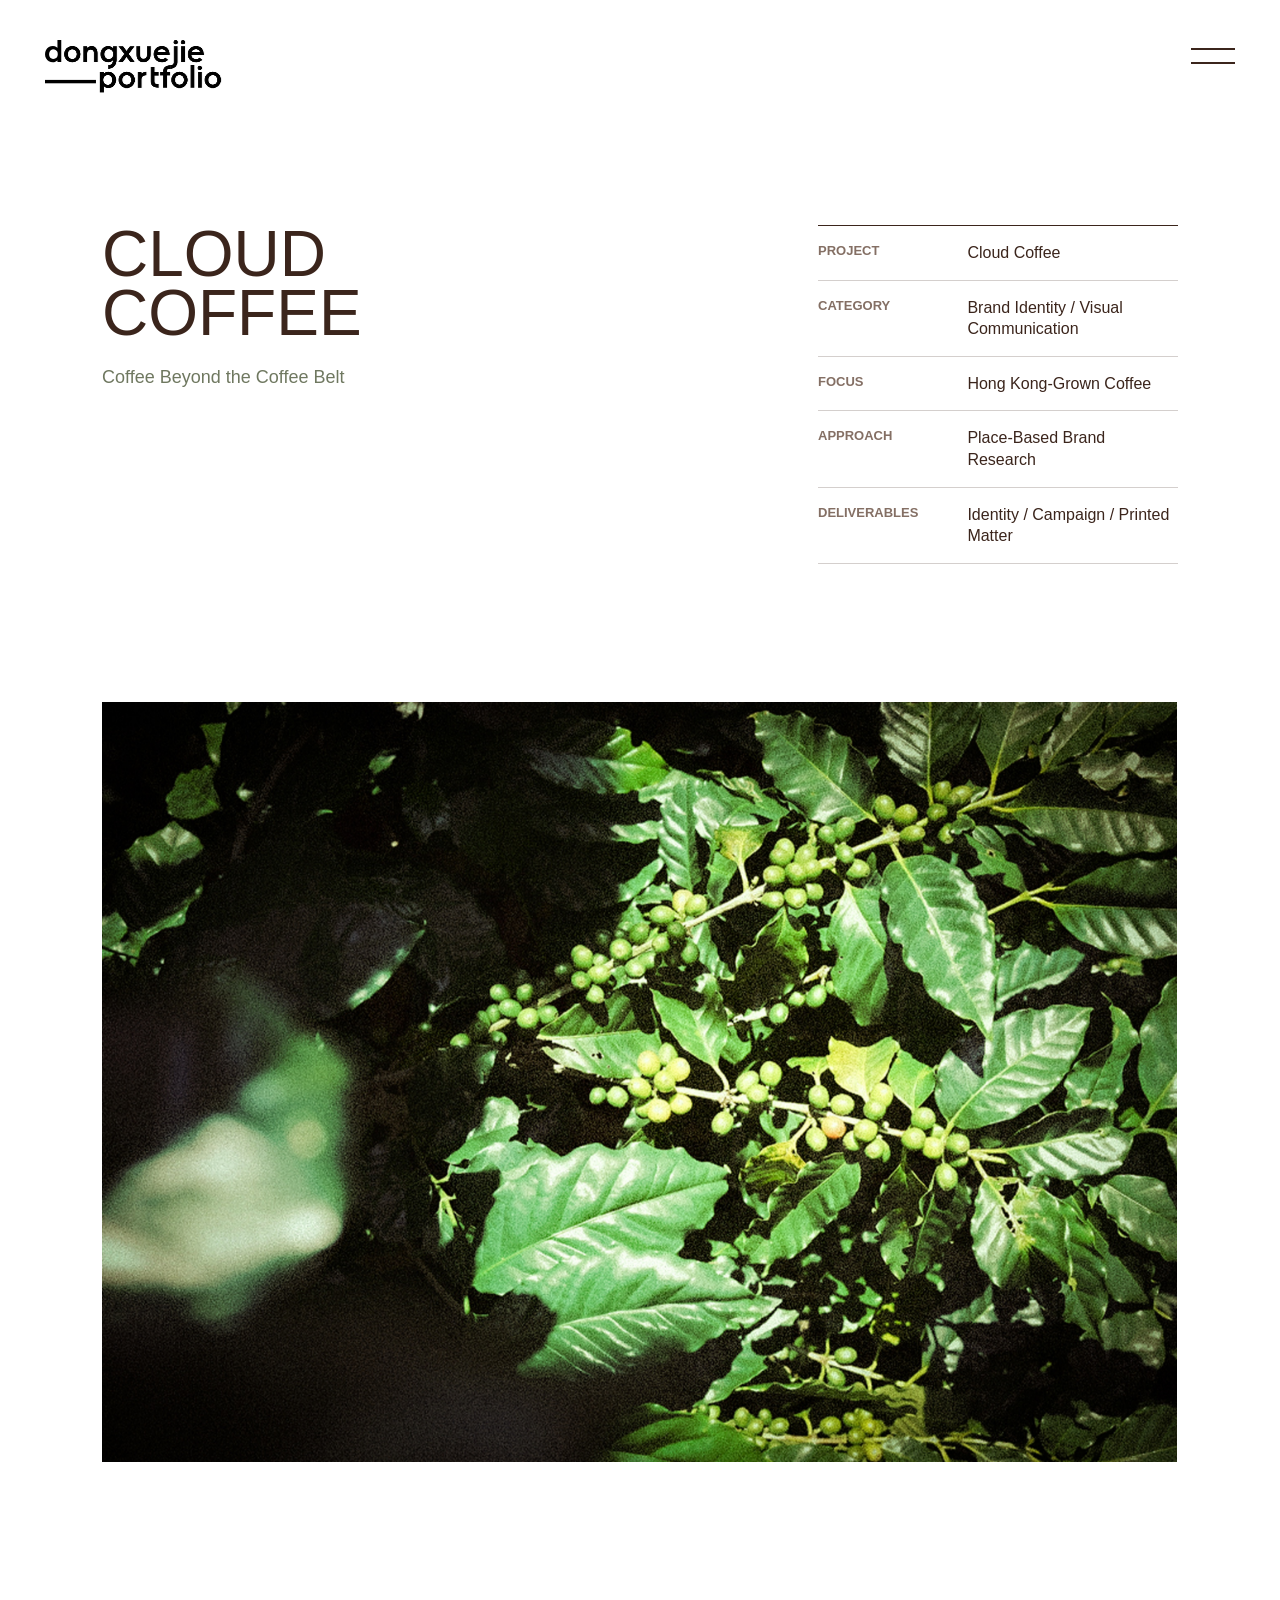
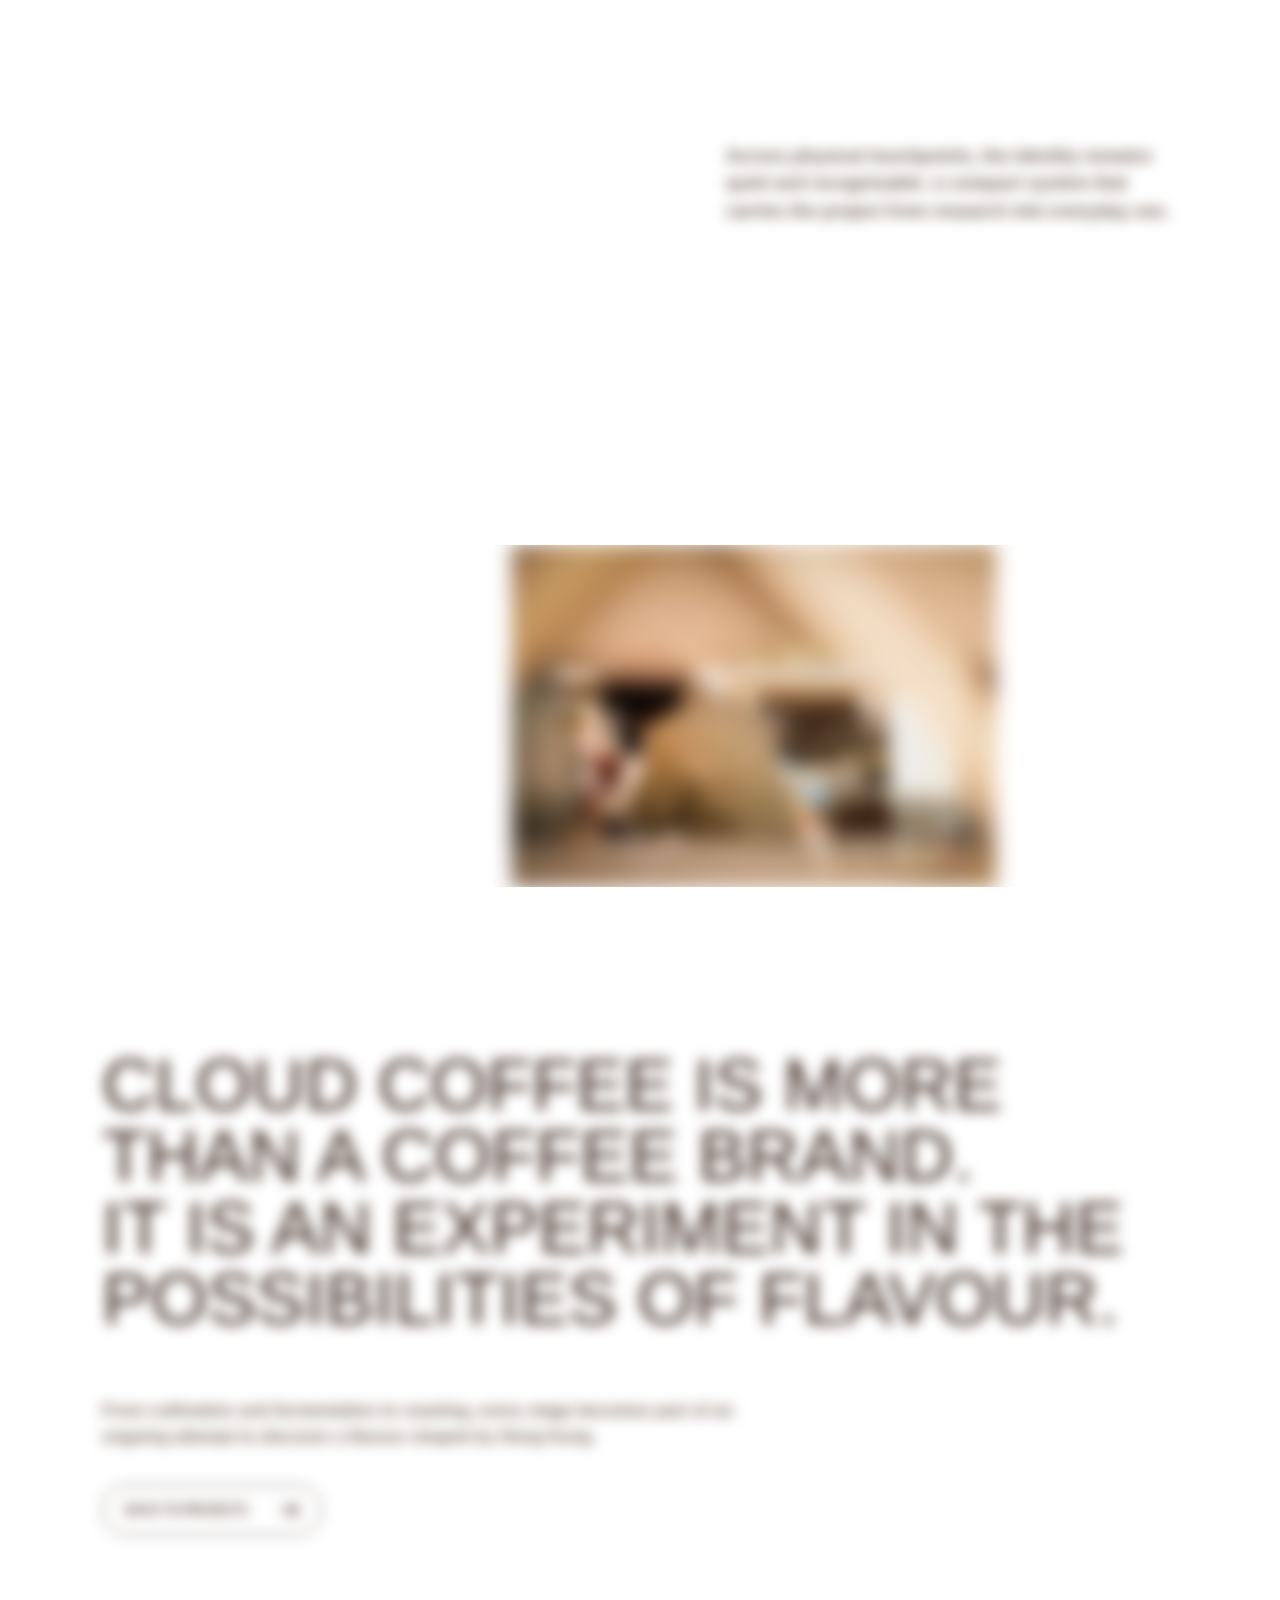
==== commit e27c4df4: "Unify Cloud Coffee case study layout" ====
--- a/cloud-coffee/index.html
+++ b/cloud-coffee/index.html
@@ -71,38 +71,40 @@
 
     <main id="top">
       <section class="project-hero cloud-hero" aria-labelledby="project-title">
-        <div class="project-hero__title reveal-text">
-          <h1 id="project-title"><span>Cloud</span><span>Coffee</span></h1>
-          <p class="cloud-subtitle">Coffee Beyond the Coffee Belt</p>
-        </div>
-
-        <div class="project-hero__introduction" data-detail-reveal-group>
-          <dl class="project-meta reveal-text">
-            <div>
-              <dt>Project</dt>
-              <dd>Cloud Coffee</dd>
-            </div>
-            <div>
-              <dt>Category</dt>
-              <dd>Brand Identity / Visual Communication</dd>
-            </div>
-            <div>
-              <dt>Focus</dt>
-              <dd>Hong Kong-Grown Coffee</dd>
-            </div>
-            <div>
-              <dt>Approach</dt>
-              <dd>Place-Based Brand Research</dd>
-            </div>
-            <div>
-              <dt>Deliverables</dt>
-              <dd>Identity / Campaign / Printed Matter</dd>
-            </div>
-          </dl>
-        </div>
-      </section>
-
-      <figure class="project-media project-media--wide media-reveal cloud-hero-image">
+        <div class="cloud-hero__content">
+          <div class="project-hero__title reveal-text">
+            <h1 id="project-title"><span>Cloud</span><span>Coffee</span></h1>
+            <p class="cloud-subtitle">Coffee Beyond the Coffee Belt</p>
+          </div>
+
+          <div class="project-hero__introduction" data-detail-reveal-group>
+            <dl class="project-meta reveal-text">
+              <div>
+                <dt>Project</dt>
+                <dd>Cloud Coffee</dd>
+              </div>
+              <div>
+                <dt>Category</dt>
+                <dd>Brand Identity / Visual Communication</dd>
+              </div>
+              <div>
+                <dt>Focus</dt>
+                <dd>Hong Kong-Grown Coffee</dd>
+              </div>
+              <div>
+                <dt>Approach</dt>
+                <dd>Place-Based Brand Research</dd>
+              </div>
+              <div>
+                <dt>Deliverables</dt>
+                <dd>Identity / Campaign / Printed Matter</dd>
+              </div>
+            </dl>
+          </div>
+        </div>
+      </section>
+
+      <figure class="project-media media-reveal cloud-hero-media cloud-hero-image">
         <img
           src="./assets/coffee-garden.jpg"
           alt="Coffee cherries growing among dense green leaves in Hong Kong"
@@ -113,73 +115,10 @@
         />
       </figure>
 
-      <section class="cloud-introduction" aria-label="Cloud Coffee introduction">
-        <p class="cloud-statement reveal-text">The flavour begins with the place.</p>
-        <p class="cloud-introduction__copy reveal-body">
-          Hong Kong lies outside the traditional Coffee Belt, yet recent experiments have shown that coffee can still be cultivated locally. Cloud Coffee asks how the distinctive value of Hong Kong-grown coffee can be communicated without relying on the coffee bean as the brand's only point of difference.
+      <section class="cloud-project-summary" aria-label="Cloud Coffee project overview">
+        <p class="reveal-body">
+          Hong Kong lies outside the traditional Coffee Belt, yet recent experiments have shown that coffee can still be cultivated locally. Coffee flavour is shaped not only by variety, but also by origin, climate, humidity, altitude, fermentation and roasting. For Cloud Coffee, the true distinction lies in the environment that nurtures the bean. The project therefore shifts attention from the bean itself to Hong Kong's landscape, climate and spirit of experimentation.
         </p>
-      </section>
-
-      <section class="project-section cloud-origin" aria-labelledby="origin-title">
-        <div class="section-heading cloud-section-heading" data-detail-reveal-group>
-          <div class="cloud-heading-block">
-            <p class="cloud-section-label reveal-text">An Unlikely Origin</p>
-            <h2 id="origin-title" class="reveal-text">Growing Beyond the Coffee Belt</h2>
-          </div>
-          <p class="reveal-body">
-            Coffee flavour is shaped by more than variety. Origin, climate, humidity, altitude, fermentation and roasting all influence the final cup. For Hong Kong-grown coffee, the surrounding environment becomes its most distinctive ingredient.
-          </p>
-        </div>
-
-        <figure class="project-media project-media--wide media-reveal cloud-origin-overview">
-          <img
-            src="./assets/coffee-garden.jpg"
-            alt="Coffee cherries growing among dense green leaves in Hong Kong"
-            width="2600"
-            height="1838"
-            loading="lazy"
-            decoding="async"
-          />
-        </figure>
-
-        <div class="cloud-origin-grid" data-detail-media-group>
-          <figure class="project-media media-reveal cloud-origin-grid__fermentation">
-            <img
-              src="./assets/anaerobic-fermentation.jpg"
-              alt="Coffee cherries undergoing anaerobic fermentation"
-              width="2600"
-              height="1838"
-              loading="lazy"
-              decoding="async"
-            />
-          </figure>
-          <figure class="project-media media-reveal cloud-origin-grid__making">
-            <img
-              src="./assets/coffee-making.jpg"
-              alt="Coffee being prepared in a workshop setting"
-              width="2600"
-              height="1838"
-              loading="lazy"
-              decoding="async"
-            />
-          </figure>
-        </div>
-
-        <div class="cloud-process-feature">
-          <figure class="project-media media-reveal cloud-process-feature__image">
-            <img
-              src="./assets/barista-process.jpg"
-              alt="A barista pouring milk into a cup of coffee"
-              width="1838"
-              height="2600"
-              loading="lazy"
-              decoding="async"
-            />
-          </figure>
-          <p class="cloud-process-feature__copy reveal-body">
-            Cultivation, fermentation, roasting and preparation are read as one continuous process, allowing each stage to contribute to the character of the final cup.
-          </p>
-        </div>
       </section>
 
       <section class="project-section cloud-place" aria-labelledby="place-title">
@@ -190,6 +129,45 @@
           </div>
           <p class="reveal-body">
             Instead of building the identity around the coffee bean alone, the project shifts attention to the environment that nurtures it. Hong Kong's map, mountainous and coastal terrain, clouds and humidity form the visual foundation of the brand.
+          </p>
+        </div>
+
+        <div class="cloud-origin-grid" data-detail-media-group>
+          <figure class="project-media media-reveal cloud-origin-grid__fermentation">
+            <img
+              src="./assets/anaerobic-fermentation.jpg"
+              alt="Coffee cherries undergoing anaerobic fermentation"
+              width="2600"
+              height="1838"
+              loading="lazy"
+              decoding="async"
+            />
+          </figure>
+          <figure class="project-media media-reveal cloud-origin-grid__making">
+            <img
+              src="./assets/coffee-making.jpg"
+              alt="Coffee being prepared in a workshop setting"
+              width="2600"
+              height="1838"
+              loading="lazy"
+              decoding="async"
+            />
+          </figure>
+        </div>
+
+        <div class="cloud-process-feature">
+          <figure class="project-media media-reveal cloud-process-feature__image">
+            <img
+              src="./assets/barista-process.jpg"
+              alt="A barista pouring milk into a cup of coffee"
+              width="1838"
+              height="2600"
+              loading="lazy"
+              decoding="async"
+            />
+          </figure>
+          <p class="cloud-process-feature__copy reveal-body">
+            Cultivation, fermentation, roasting and preparation are read as one continuous process, allowing each stage to contribute to the character of the final cup.
           </p>
         </div>
 
@@ -349,9 +327,6 @@
           <div class="cloud-gallery__track">
             <div class="cloud-gallery__group" role="list">
               <figure class="cloud-gallery__item" role="listitem">
-                <img src="./assets/coffee-garden.jpg" alt="Coffee growing in Hong Kong" width="2600" height="1838" loading="eager" decoding="async" />
-              </figure>
-              <figure class="cloud-gallery__item" role="listitem">
                 <img src="./assets/anaerobic-fermentation.jpg" alt="Anaerobic coffee fermentation process" width="2600" height="1838" loading="eager" decoding="async" />
               </figure>
               <figure class="cloud-gallery__item" role="listitem">
--- a/cloud-coffee/styles.css
+++ b/cloud-coffee/styles.css
@@ -1,16 +1,17 @@
 :root {
-  --paper: #f8f3ec;
+  --paper: #ffffff;
   --ink: #3b251c;
   --line: rgba(59, 37, 28, 0.22);
   --cloud-pink: #ad8582;
   --cloud-green: #6f7860;
-  --detail-width: min(78vw, 1480px);
+  --cloud-case-width: min(84vw, 1540px);
+  --detail-width: var(--cloud-case-width);
 }
 
 html,
-body,
-.project-section {
-  background: var(--paper);
+body.cloud-coffee-page,
+.cloud-coffee-page .project-section {
+  background: #ffffff;
 }
 
 .cloud-coffee-page {
@@ -23,10 +24,26 @@
 }
 
 .cloud-hero {
-  min-height: 104svh;
-  padding-bottom: 13svh;
-  grid-template-columns: minmax(0, 1.05fr) minmax(360px, 0.68fr);
-  gap: 8vw;
+  width: 100%;
+  min-height: 78svh;
+  margin: 0;
+  padding: 0;
+  display: block;
+}
+
+.cloud-hero__content {
+  width: var(--cloud-case-width);
+  margin-inline: auto;
+  padding-top: 25svh;
+  display: grid;
+  grid-template-columns: minmax(0, 7fr) minmax(360px, 3fr);
+  column-gap: clamp(80px, 8vw, 150px);
+  align-items: end;
+}
+
+.cloud-hero__content .project-hero__title {
+  min-width: 0;
+  align-self: stretch;
 }
 
 .cloud-hero h1 span {
@@ -34,68 +51,111 @@
 }
 
 .cloud-hero h1 {
-  font-size: clamp(72px, 7.6vw, 146px);
-  line-height: 0.9;
+  font-size: clamp(64px, 5vw, 104px);
+  line-height: 0.92;
+  font-weight: 500;
+  letter-spacing: 0;
   text-transform: uppercase;
 }
 
 .cloud-subtitle {
   max-width: 520px;
-  margin: 5svh 0 0;
+  margin: clamp(20px, 2.6svh, 28px) 0 0;
   color: var(--cloud-green);
-  font-size: clamp(17px, 1.35vw, 24px);
+  font-size: clamp(18px, 1.25vw, 25px);
+  font-weight: 500;
+  line-height: 1.3;
+}
+
+.cloud-hero .project-hero__introduction {
+  width: 100%;
+  max-width: none;
+  margin: 0;
+  padding-top: 0;
+}
+
+.cloud-hero .project-meta {
+  width: 100%;
+  margin-top: 0;
+  border-top-color: var(--ink);
+}
+
+.cloud-hero .project-meta div {
+  padding: clamp(16px, 1vw, 20px) 0;
+  grid-template-columns: minmax(108px, 0.75fr) minmax(0, 1.25fr);
+  gap: clamp(18px, 1.8vw, 28px);
+}
+
+.cloud-hero .project-meta dt {
+  color: #846f64;
+  font-size: clamp(13px, 0.78vw, 15px);
   font-weight: 700;
-  line-height: 1.3;
-}
-
-.cloud-hero .project-hero__introduction {
-  padding-top: 0;
-}
-
-.cloud-hero .project-meta {
+}
+
+.cloud-hero .project-meta dd {
+  color: var(--ink);
+  font-size: clamp(16px, 1vw, 19px);
+  font-weight: 500;
+  line-height: 1.35;
+}
+
+.cloud-hero-image {
   margin-top: 0;
 }
 
-.cloud-hero-image {
-  margin-top: 2svh;
-}
-
-.cloud-introduction {
+.cloud-hero-media {
+  width: var(--cloud-case-width);
+  margin-inline: auto;
+}
+
+.cloud-hero-media img {
+  width: 100%;
+  height: auto;
+  max-height: none;
+}
+
+.cloud-coffee-page .project-media img {
+  max-width: 100%;
+  object-fit: contain;
+}
+
+.cloud-coffee-page .project-media--wide {
   width: var(--detail-width);
-  margin-inline: auto;
-  padding-top: 18svh;
-  display: grid;
-  grid-template-columns: minmax(0, 1fr) minmax(360px, 0.72fr);
-  gap: 9vw;
-  align-items: start;
-}
-
-.cloud-statement,
+  display: flex;
+  justify-content: center;
+}
+
+.cloud-coffee-page .project-media--wide img {
+  width: auto;
+  max-height: 78svh;
+}
+
+.cloud-project-summary {
+  width: var(--cloud-case-width);
+  margin-inline: auto;
+  padding-block: clamp(120px, 15svh, 190px);
+}
+
+.cloud-project-summary p {
+  max-width: 1380px;
+  margin: 0 auto;
+  color: #56443a;
+  text-align: center;
+  font-size: clamp(24px, 2vw, 38px);
+  font-weight: 600;
+  line-height: 1.22;
+  letter-spacing: 0;
+}
+
 .cloud-interstitial {
-  margin: 0;
+  margin-inline: auto;
   font-family: "Portfolio Futura Medium", "Futura", "Futura PT", "Century Gothic", sans-serif;
   font-weight: 500;
   letter-spacing: 0;
 }
 
-.cloud-statement {
-  max-width: 760px;
-  color: var(--cloud-pink);
-  font-size: clamp(48px, 5.3vw, 102px);
-  line-height: 0.98;
-}
-
-.cloud-introduction__copy {
-  max-width: 600px;
-  margin: 0;
-  color: #56443a;
-  font-size: clamp(18px, 1.35vw, 24px);
-  font-weight: 600;
-  line-height: 1.54;
-}
-
 .cloud-section-heading {
-  margin-bottom: 10svh;
+  margin-bottom: 8svh;
   align-items: end;
 }
 
@@ -117,10 +177,6 @@
   font-size: clamp(54px, 5.6vw, 108px);
 }
 
-.cloud-origin-overview {
-  margin-bottom: 10svh;
-}
-
 .cloud-origin-grid {
   width: var(--detail-width);
   margin-inline: auto;
@@ -143,14 +199,23 @@
 }
 
 .cloud-process-feature {
-  margin-top: 15svh;
+  margin-top: 14svh;
   grid-template-columns: minmax(280px, 0.54fr) minmax(360px, 0.62fr);
   gap: 11vw;
 }
 
 .cloud-process-feature__image {
-  width: min(31vw, 560px);
+  width: clamp(320px, 30vw, 520px);
   justify-self: end;
+}
+
+.cloud-process-feature__image img,
+.cloud-apparel-feature__image img,
+.cloud-main-poster img,
+.cloud-poster-pair .project-media img {
+  width: auto;
+  max-height: 78svh;
+  margin-inline: auto;
 }
 
 .cloud-process-feature__copy,
@@ -164,14 +229,14 @@
 }
 
 .cloud-main-poster {
-  width: min(50vw, 900px);
+  width: clamp(320px, 30vw, 520px);
   margin-inline: auto;
 }
 
 .cloud-interstitial {
   width: var(--detail-width);
   max-width: 1160px;
-  margin: 18svh auto;
+  margin: 14svh auto;
   color: var(--cloud-green);
   font-size: clamp(54px, 6.3vw, 120px);
   line-height: 0.96;
@@ -179,46 +244,48 @@
 
 .cloud-poster-pair,
 .cloud-card-pair {
-  width: var(--detail-width);
   margin-inline: auto;
   display: grid;
   grid-template-columns: repeat(2, minmax(0, 1fr));
+  justify-content: center;
   align-items: start;
 }
 
 .cloud-poster-pair {
-  gap: clamp(22px, 4vw, 80px);
-  padding-inline: 5vw;
+  width: min(72vw, 1080px);
+  grid-template-columns: repeat(2, minmax(0, 520px));
+  gap: clamp(24px, 3vw, 40px);
 }
 
 .cloud-card-pair {
-  gap: clamp(18px, 2vw, 38px);
+  width: min(72vw, 1250px);
+  gap: clamp(20px, 2vw, 40px);
 }
 
 .cloud-card-scene,
 .cloud-menu-image {
-  margin-top: 13svh;
+  margin-top: 12svh;
 }
 
 .cloud-loyalty-pair {
-  margin-top: 13svh;
+  margin-top: 12svh;
 }
 
 .cloud-apparel-feature {
-  margin-top: 15svh;
+  margin-top: 14svh;
   grid-template-columns: minmax(300px, 0.62fr) minmax(360px, 0.58fr);
   gap: 11vw;
 }
 
 .cloud-apparel-feature__image {
-  width: min(34vw, 620px);
+  width: clamp(360px, 28vw, 520px);
   justify-self: end;
 }
 
 .cloud-gallery-section {
-  padding-top: 22svh;
+  padding-top: 16svh;
   overflow: hidden;
-  background: var(--paper);
+  background: #ffffff;
 }
 
 .cloud-gallery {
@@ -262,7 +329,7 @@
 
 .cloud-gallery__item {
   flex: none;
-  height: clamp(360px, 52svh, 560px);
+  height: clamp(280px, 38svh, 430px);
   margin: 0;
   display: flex;
   align-items: center;
@@ -284,8 +351,16 @@
 }
 
 .cloud-ending {
-  min-height: 96svh;
-  padding-top: 22svh;
+  min-height: 82svh;
+  padding-top: 18svh;
+}
+
+.cloud-coffee-page .project-section {
+  padding-top: 16svh;
+}
+
+.cloud-coffee-page .cloud-place {
+  padding-top: 0;
 }
 
 .cloud-ending h2 {
@@ -304,14 +379,9 @@
 }
 
 @media (max-width: 1050px) {
-  .cloud-hero {
-    min-height: 0;
-    grid-template-columns: minmax(0, 0.9fr) minmax(330px, 0.7fr);
-  }
-
-  .cloud-introduction {
-    grid-template-columns: minmax(0, 1fr) minmax(320px, 0.78fr);
-    gap: 7vw;
+  .cloud-hero__content {
+    grid-template-columns: minmax(0, 7fr) minmax(360px, 3fr);
+    column-gap: clamp(56px, 7vw, 80px);
   }
 
   .cloud-poster-pair {
@@ -321,15 +391,17 @@
 
 @media (max-width: 850px) {
   .cloud-hero {
-    padding-bottom: 110px;
-  }
-
-  .cloud-introduction {
+    min-height: 90svh;
+    padding: 0;
+  }
+
+  .cloud-hero__content {
+    padding-top: 150px;
     display: block;
   }
 
-  .cloud-introduction__copy {
-    margin-top: 52px;
+  .cloud-hero .project-hero__introduction {
+    margin-top: 48px;
   }
 
   .cloud-heading-block {
@@ -338,30 +410,60 @@
 }
 
 @media (max-width: 760px) {
+  :root {
+    --cloud-case-width: calc(100vw - 40px);
+    --detail-width: var(--cloud-case-width);
+  }
+
+  .cloud-coffee-page .menu-button {
+    margin-left: auto;
+  }
+
   .cloud-hero {
-    padding-bottom: 88px;
+    min-height: 90svh;
+    padding: 0;
+  }
+
+  .cloud-hero__content {
+    width: var(--cloud-case-width);
+    padding-top: 126px;
+    display: block;
   }
 
   .cloud-hero h1 {
-    font-size: clamp(62px, 18vw, 88px);
+    font-size: clamp(54px, 15vw, 78px);
   }
 
   .cloud-subtitle {
-    margin-top: 30px;
-    font-size: 17px;
-  }
-
-  .cloud-introduction {
-    padding-top: 112px;
-  }
-
-  .cloud-statement {
-    font-size: clamp(46px, 13vw, 64px);
-  }
-
-  .cloud-introduction__copy {
-    margin-top: 42px;
-    font-size: 17px;
+    margin-top: 20px;
+    font-size: 18px;
+  }
+
+  .cloud-hero .project-hero__introduction {
+    margin-top: 38px;
+  }
+
+  .cloud-hero .project-meta div {
+    padding: 14px 0;
+    grid-template-columns: 92px minmax(0, 1fr);
+    gap: 16px;
+  }
+
+  .cloud-hero .project-meta dt {
+    font-size: 12px;
+  }
+
+  .cloud-hero .project-meta dd {
+    font-size: 15px;
+  }
+
+  .cloud-project-summary {
+    width: var(--cloud-case-width);
+    padding-block: 96px;
+  }
+
+  .cloud-project-summary p {
+    font-size: clamp(22px, 6vw, 30px);
   }
 
   .cloud-section-heading {
@@ -389,6 +491,14 @@
     display: block;
   }
 
+  .cloud-coffee-page .project-section {
+    padding-top: 96px;
+  }
+
+  .cloud-coffee-page .cloud-place {
+    padding-top: 0;
+  }
+
   .cloud-origin-grid .project-media + .project-media,
   .cloud-poster-pair .project-media + .project-media,
   .cloud-card-pair .project-media + .project-media {
@@ -401,12 +511,12 @@
 
   .cloud-process-feature,
   .cloud-apparel-feature {
-    margin-top: 96px;
+    margin-top: 88px;
   }
 
   .cloud-process-feature__image,
   .cloud-apparel-feature__image {
-    width: min(78vw, 520px);
+    width: min(100%, 520px);
     margin-inline: auto;
   }
 
@@ -420,10 +530,6 @@
     width: var(--detail-width);
   }
 
-  .cloud-origin-overview {
-    margin-bottom: 56px;
-  }
-
   .cloud-interstitial {
     margin-block: 112px;
     font-size: clamp(48px, 14vw, 68px);
@@ -432,11 +538,11 @@
   .cloud-card-scene,
   .cloud-menu-image,
   .cloud-loyalty-pair {
-    margin-top: 88px;
+    margin-top: 72px;
   }
 
   .cloud-gallery-section {
-    padding-top: 132px;
+    padding-top: 96px;
   }
 
   .cloud-gallery__track {
@@ -444,7 +550,7 @@
   }
 
   .cloud-gallery__item {
-    height: min(42svh, 360px);
+    height: min(42svh, 340px);
     max-width: 80vw;
   }
 
@@ -456,8 +562,8 @@
   }
 
   .cloud-ending {
-    min-height: 88svh;
-    padding-top: 132px;
+    min-height: 80svh;
+    padding-top: 104px;
   }
 
   .cloud-ending h2 {
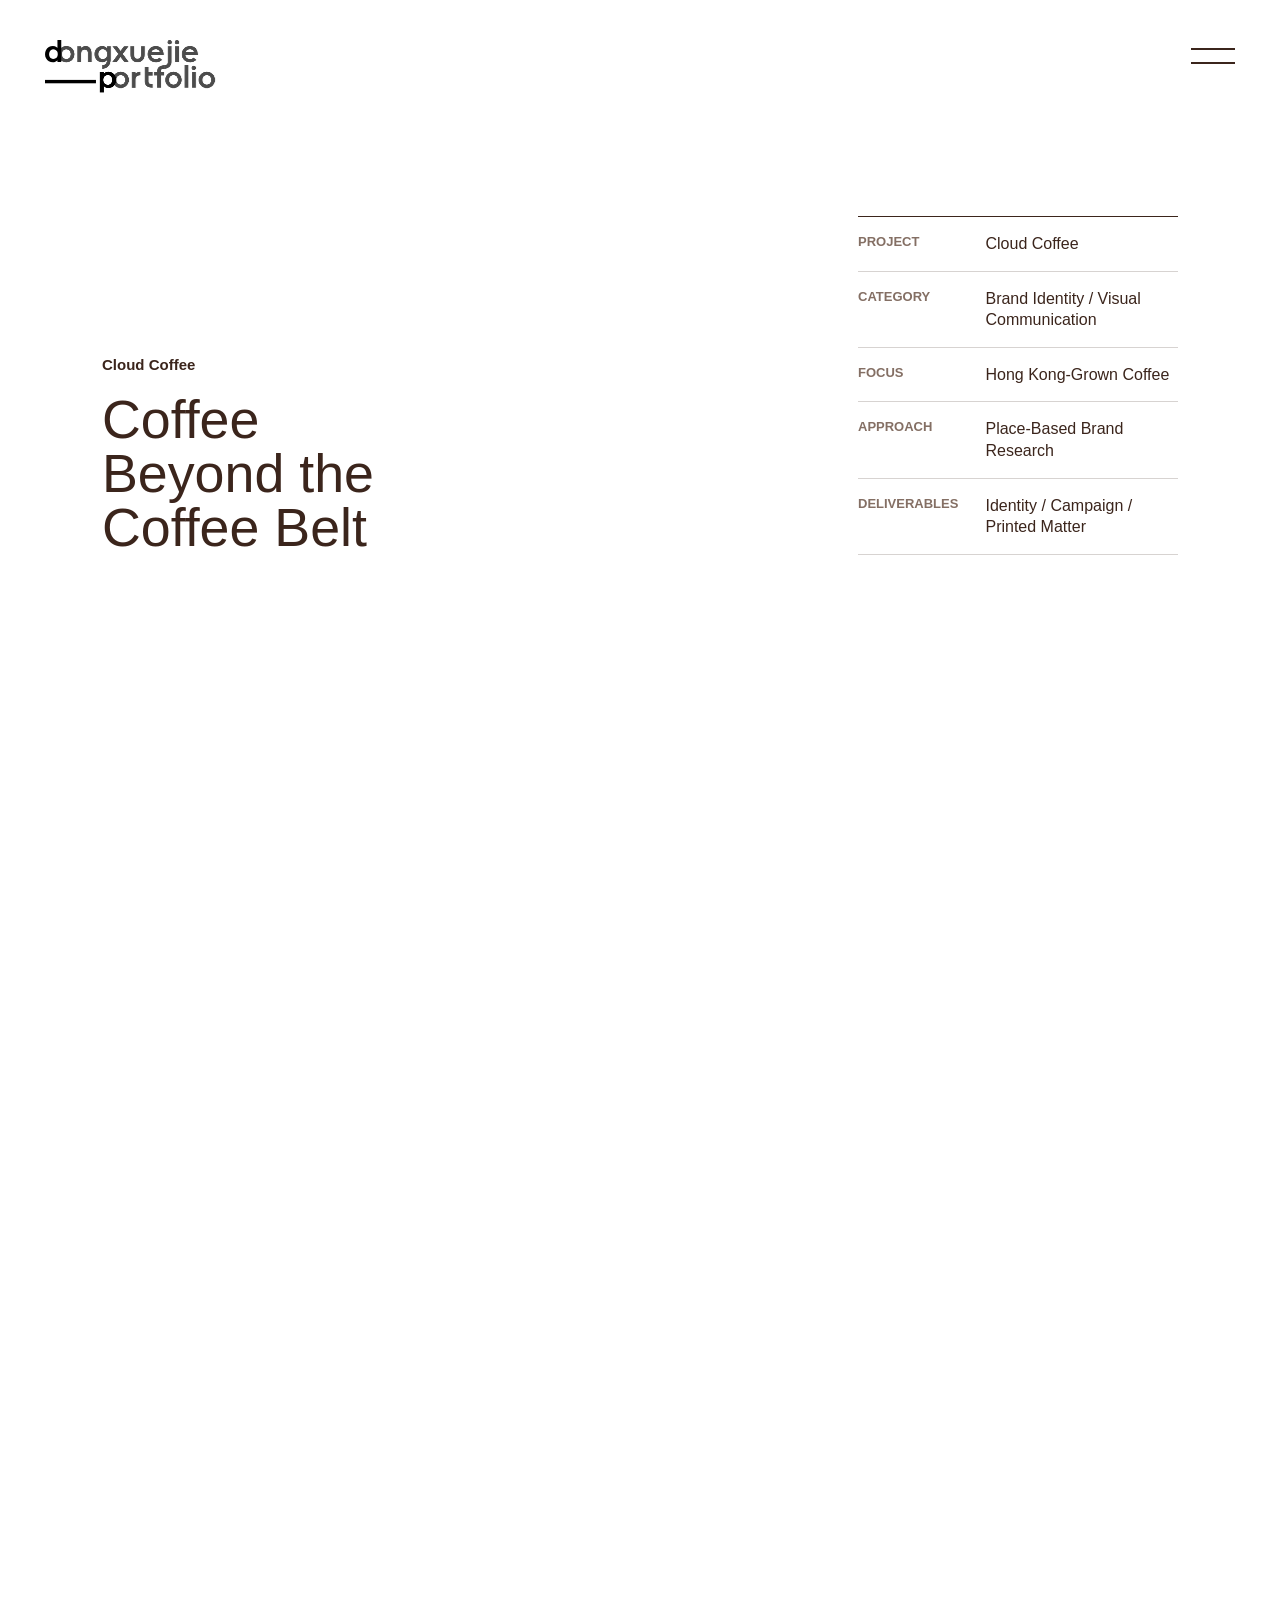
==== commit 6f76818d: "Rebuild Cloud Coffee long-form layout" ====
--- a/cloud-coffee/index.html
+++ b/cloud-coffee/index.html
@@ -7,7 +7,7 @@
       name="description"
       content="Cloud Coffee is a place-based brand identity project exploring the distinctive value of coffee grown in Hong Kong."
     />
-    <meta name="theme-color" content="#f8f3ec" />
+    <meta name="theme-color" content="#ffffff" />
     <title>Cloud Coffee - Dong XueJie</title>
     <link rel="icon" href="../assets/site-logo.svg" type="image/svg+xml" />
     <script>document.documentElement.classList.add('js', 'site-intro-pending');</script>
@@ -72,39 +72,28 @@
     <main id="top">
       <section class="project-hero cloud-hero" aria-labelledby="project-title">
         <div class="cloud-hero__content">
-          <div class="project-hero__title reveal-text">
-            <h1 id="project-title"><span>Cloud</span><span>Coffee</span></h1>
-            <p class="cloud-subtitle">Coffee Beyond the Coffee Belt</p>
+          <div class="project-hero__title" data-detail-reveal-group>
+            <p class="cloud-project-name reveal-text">Cloud Coffee</p>
+            <h1 id="project-title" class="reveal-text">
+              <span>Coffee</span>
+              <span>Beyond the</span>
+              <span>Coffee Belt</span>
+            </h1>
           </div>
 
           <div class="project-hero__introduction" data-detail-reveal-group>
             <dl class="project-meta reveal-text">
-              <div>
-                <dt>Project</dt>
-                <dd>Cloud Coffee</dd>
-              </div>
-              <div>
-                <dt>Category</dt>
-                <dd>Brand Identity / Visual Communication</dd>
-              </div>
-              <div>
-                <dt>Focus</dt>
-                <dd>Hong Kong-Grown Coffee</dd>
-              </div>
-              <div>
-                <dt>Approach</dt>
-                <dd>Place-Based Brand Research</dd>
-              </div>
-              <div>
-                <dt>Deliverables</dt>
-                <dd>Identity / Campaign / Printed Matter</dd>
-              </div>
+              <div><dt>Project</dt><dd>Cloud Coffee</dd></div>
+              <div><dt>Category</dt><dd>Brand Identity / Visual Communication</dd></div>
+              <div><dt>Focus</dt><dd>Hong Kong-Grown Coffee</dd></div>
+              <div><dt>Approach</dt><dd>Place-Based Brand Research</dd></div>
+              <div><dt>Deliverables</dt><dd>Identity / Campaign / Printed Matter</dd></div>
             </dl>
           </div>
         </div>
       </section>
 
-      <figure class="project-media media-reveal cloud-hero-media cloud-hero-image">
+      <figure class="project-media media-reveal cloud-hero-media">
         <img
           src="./assets/coffee-garden.jpg"
           alt="Coffee cherries growing among dense green leaves in Hong Kong"
@@ -121,243 +110,108 @@
         </p>
       </section>
 
-      <section class="project-section cloud-place" aria-labelledby="place-title">
-        <div class="section-heading cloud-section-heading" data-detail-reveal-group>
-          <div class="cloud-heading-block">
-            <p class="cloud-section-label reveal-text">A Brand Shaped by Place</p>
-            <h2 id="place-title" class="reveal-text">From Bean to Environment</h2>
-          </div>
-          <p class="reveal-body">
-            Instead of building the identity around the coffee bean alone, the project shifts attention to the environment that nurtures it. Hong Kong's map, mountainous and coastal terrain, clouds and humidity form the visual foundation of the brand.
-          </p>
-        </div>
-
-        <div class="cloud-origin-grid" data-detail-media-group>
-          <figure class="project-media media-reveal cloud-origin-grid__fermentation">
-            <img
-              src="./assets/anaerobic-fermentation.jpg"
-              alt="Coffee cherries undergoing anaerobic fermentation"
-              width="2600"
-              height="1838"
-              loading="lazy"
-              decoding="async"
-            />
-          </figure>
-          <figure class="project-media media-reveal cloud-origin-grid__making">
-            <img
-              src="./assets/coffee-making.jpg"
-              alt="Coffee being prepared in a workshop setting"
-              width="2600"
-              height="1838"
-              loading="lazy"
-              decoding="async"
-            />
-          </figure>
-        </div>
-
-        <div class="cloud-process-feature">
-          <figure class="project-media media-reveal cloud-process-feature__image">
-            <img
-              src="./assets/barista-process.jpg"
-              alt="A barista pouring milk into a cup of coffee"
-              width="1838"
-              height="2600"
-              loading="lazy"
-              decoding="async"
-            />
-          </figure>
-          <p class="cloud-process-feature__copy reveal-body">
-            Cultivation, fermentation, roasting and preparation are read as one continuous process, allowing each stage to contribute to the character of the final cup.
-          </p>
-        </div>
-
-        <figure class="project-media media-reveal cloud-main-poster">
-          <img
-            src="./assets/origin-map-poster.jpg"
-            alt="Cloud Coffee origin poster built around a map of Hong Kong"
-            width="1839"
-            height="2600"
-            loading="lazy"
-            decoding="async"
-          />
-        </figure>
-
-        <p class="cloud-interstitial reveal-text">A testing ground for new flavours.</p>
-
-        <div class="cloud-poster-pair" data-detail-media-group>
+      <div class="cloud-research-grid" data-detail-media-group>
+        <figure class="project-media media-reveal">
+          <img src="./assets/anaerobic-fermentation.jpg" alt="Coffee cherries undergoing anaerobic fermentation" width="2600" height="1838" loading="lazy" decoding="async" />
+        </figure>
+        <figure class="project-media media-reveal">
+          <img src="./assets/coffee-making.jpg" alt="Coffee being prepared in a workshop setting" width="2600" height="1838" loading="lazy" decoding="async" />
+        </figure>
+        <figure class="project-media media-reveal">
+          <img src="./assets/barista-process.jpg" alt="A barista pouring milk into a cup of coffee" width="1838" height="2600" loading="lazy" decoding="async" />
+        </figure>
+      </div>
+
+      <section class="cloud-text-section" aria-labelledby="environment-title" data-detail-reveal-group>
+        <h2 id="environment-title" class="reveal-text">From Bean to Environment</h2>
+        <div class="cloud-text-section__copy">
+          <p class="reveal-body">Cultivation, fermentation, roasting and preparation are understood as one connected process. Each stage changes the character of the cup, but none can be separated from the conditions in which the coffee is grown.</p>
+          <p class="reveal-body">The project therefore looks beyond the bean and treats origin, humidity, terrain and production as parts of the same design story.</p>
+        </div>
+      </section>
+
+      <div class="cloud-poster-composition" data-detail-media-group>
+        <figure class="project-media media-reveal cloud-poster-composition__main">
+          <img src="./assets/origin-map-poster.jpg" alt="Cloud Coffee origin poster built around a map of Hong Kong" width="1839" height="2600" loading="lazy" decoding="async" />
+        </figure>
+        <figure class="project-media media-reveal cloud-poster-composition__secondary">
+          <img src="./assets/coffee-map-poster.jpg" alt="Cloud Coffee poster showing Hong Kong inside a cup of coffee" width="1839" height="2600" loading="lazy" decoding="async" />
+        </figure>
+        <figure class="project-media media-reveal cloud-poster-composition__tertiary">
+          <img src="./assets/hong-kong-campaign-poster.jpg" alt="Cloud Coffee campaign poster combining coffee beans with Hong Kong landscape" width="1839" height="2600" loading="lazy" decoding="async" />
+        </figure>
+      </div>
+
+      <section class="cloud-text-section" aria-labelledby="place-title" data-detail-reveal-group>
+        <h2 id="place-title" class="reveal-text">A Brand Shaped by Place</h2>
+        <div class="cloud-text-section__copy">
+          <p class="reveal-body">Hong Kong's mountainous coastline, changing weather and dense urban geography provide the identity with a more specific point of view than the coffee bean alone.</p>
+          <p class="reveal-body">The visual language turns those environmental qualities into a compact mark and a restrained system for print and communication.</p>
+        </div>
+      </section>
+
+      <div class="cloud-card-pair cloud-card-pair--left" data-detail-media-group>
+        <figure class="project-media media-reveal">
+          <img src="./assets/business-card-front.jpg" alt="Front of the Cloud Coffee identity card" width="2600" height="1571" loading="lazy" decoding="async" />
+        </figure>
+        <figure class="project-media media-reveal">
+          <img src="./assets/business-card-back.jpg" alt="Back of the Cloud Coffee identity card" width="2600" height="1571" loading="lazy" decoding="async" />
+        </figure>
+      </div>
+
+      <figure class="project-media media-reveal cloud-card-scene">
+        <img src="./assets/business-card-scene.jpg" alt="Cloud Coffee identity cards presented in a coffee workshop" width="2600" height="1838" loading="lazy" decoding="async" />
+      </figure>
+
+      <section class="cloud-text-section" aria-labelledby="identity-title" data-detail-reveal-group>
+        <h2 id="identity-title" class="reveal-text">Cloud, Water, Mountain, Coffee</h2>
+        <div class="cloud-text-section__copy">
+          <p class="reveal-body">Clouds, water, mountainous terrain and a coffee drop are reduced into a single visual vocabulary. Together they describe a product whose identity depends on climate and place.</p>
+        </div>
+      </section>
+
+      <div class="cloud-application-layout">
+        <figure class="project-media media-reveal cloud-menu-image">
+          <img src="./assets/menu-application.jpg" alt="Cloud Coffee menu system displayed over coffee plant imagery" width="2600" height="1838" loading="lazy" decoding="async" />
+        </figure>
+
+        <div class="cloud-card-pair cloud-card-pair--right" data-detail-media-group>
           <figure class="project-media media-reveal">
-            <img
-              src="./assets/coffee-map-poster.jpg"
-              alt="Cloud Coffee poster showing Hong Kong inside a cup of coffee"
-              width="1839"
-              height="2600"
-              loading="lazy"
-              decoding="async"
-            />
+            <img src="./assets/loyalty-card-front.jpg" alt="Front of the Cloud Coffee loyalty card" width="2600" height="1571" loading="lazy" decoding="async" />
           </figure>
           <figure class="project-media media-reveal">
-            <img
-              src="./assets/hong-kong-campaign-poster.jpg"
-              alt="Cloud Coffee campaign poster combining coffee beans with Hong Kong landscape"
-              width="1839"
-              height="2600"
-              loading="lazy"
-              decoding="async"
-            />
+            <img src="./assets/loyalty-card-back.jpg" alt="Back of the Cloud Coffee loyalty card" width="2600" height="1571" loading="lazy" decoding="async" />
           </figure>
         </div>
-      </section>
-
-      <section class="project-section cloud-identity" aria-labelledby="identity-title">
-        <div class="section-heading cloud-section-heading" data-detail-reveal-group>
-          <div class="cloud-heading-block">
-            <p class="cloud-section-label reveal-text">Identity System</p>
-            <h2 id="identity-title" class="reveal-text">Cloud, Water, Mountain, Coffee</h2>
-          </div>
-          <p class="reveal-body">
-            The identity brings together clouds, humidity, mountainous terrain and the coffee drop. These elements describe a product whose character is inseparable from Hong Kong's geography and climate.
-          </p>
-        </div>
-
-        <div class="cloud-card-pair" data-detail-media-group>
-          <figure class="project-media media-reveal">
-            <img
-              src="./assets/business-card-front.jpg"
-              alt="Front of the Cloud Coffee identity card"
-              width="2600"
-              height="1571"
-              loading="lazy"
-              decoding="async"
-            />
-          </figure>
-          <figure class="project-media media-reveal">
-            <img
-              src="./assets/business-card-back.jpg"
-              alt="Back of the Cloud Coffee identity card"
-              width="2600"
-              height="1571"
-              loading="lazy"
-              decoding="async"
-            />
-          </figure>
-        </div>
-
-        <figure class="project-media project-media--wide media-reveal cloud-card-scene">
-          <img
-            src="./assets/business-card-scene.jpg"
-            alt="Cloud Coffee identity cards presented in a coffee workshop"
-            width="2600"
-            height="1838"
-            loading="lazy"
-            decoding="async"
-          />
-        </figure>
-      </section>
-
-      <section class="project-section cloud-applications" aria-labelledby="applications-title">
-        <div class="section-heading cloud-section-heading" data-detail-reveal-group>
-          <div class="cloud-heading-block">
-            <p class="cloud-section-label reveal-text">Brand Applications</p>
-            <h2 id="applications-title" class="reveal-text">A System in Everyday Use</h2>
-          </div>
-          <p class="reveal-body">
-            The identity extends across menus, printed cards, loyalty materials, apparel and campaign imagery, allowing the environmental concept to remain recognisable across different scales and contexts.
-          </p>
-        </div>
-
-        <figure class="project-media project-media--wide media-reveal cloud-menu-image">
-          <img
-            src="./assets/menu-application.jpg"
-            alt="Cloud Coffee menu system displayed over coffee plant imagery"
-            width="2600"
-            height="1838"
-            loading="lazy"
-            decoding="async"
-          />
-        </figure>
-
-        <div class="cloud-card-pair cloud-loyalty-pair" data-detail-media-group>
-          <figure class="project-media media-reveal">
-            <img
-              src="./assets/loyalty-card-front.jpg"
-              alt="Front of the Cloud Coffee loyalty card"
-              width="2600"
-              height="1571"
-              loading="lazy"
-              decoding="async"
-            />
-          </figure>
-          <figure class="project-media media-reveal">
-            <img
-              src="./assets/loyalty-card-back.jpg"
-              alt="Back of the Cloud Coffee loyalty card"
-              width="2600"
-              height="1571"
-              loading="lazy"
-              decoding="async"
-            />
-          </figure>
-        </div>
-
-        <div class="cloud-apparel-feature">
-          <figure class="project-media media-reveal cloud-apparel-feature__image">
-            <img
-              src="./assets/apparel-application.jpg"
-              alt="Cloud Coffee identity applied to staff apparel"
-              width="2158"
-              height="2600"
-              loading="lazy"
-              decoding="async"
-            />
-          </figure>
-          <p class="cloud-apparel-feature__copy reveal-body">
-            Across physical touchpoints, the identity remains quiet and recognisable: a compact system that carries the project from research into everyday use.
-          </p>
-        </div>
-      </section>
-
-      <section class="cloud-gallery-section" aria-label="Cloud Coffee project gallery">
-        <div
-          class="cloud-gallery media-reveal"
-          data-cloud-gallery
-          tabindex="0"
-          role="region"
-          aria-label="Continuously moving Cloud Coffee project images"
-        >
-          <div class="cloud-gallery__track">
-            <div class="cloud-gallery__group" role="list">
-              <figure class="cloud-gallery__item" role="listitem">
-                <img src="./assets/anaerobic-fermentation.jpg" alt="Anaerobic coffee fermentation process" width="2600" height="1838" loading="eager" decoding="async" />
-              </figure>
-              <figure class="cloud-gallery__item" role="listitem">
-                <img src="./assets/coffee-making.jpg" alt="Coffee production workshop" width="2600" height="1838" loading="eager" decoding="async" />
-              </figure>
-              <figure class="cloud-gallery__item" role="listitem">
-                <img src="./assets/business-card-scene.jpg" alt="Cloud Coffee identity card application" width="2600" height="1838" loading="eager" decoding="async" />
-              </figure>
-              <figure class="cloud-gallery__item" role="listitem">
-                <img src="./assets/menu-application.jpg" alt="Cloud Coffee menu application" width="2600" height="1838" loading="eager" decoding="async" />
-              </figure>
-              <figure class="cloud-gallery__item" role="listitem">
-                <img src="./assets/apparel-application.jpg" alt="Cloud Coffee apparel application" width="2158" height="2600" loading="eager" decoding="async" />
-              </figure>
-            </div>
-          </div>
-        </div>
-      </section>
-
-      <section class="project-ending cloud-ending" aria-labelledby="ending-title" data-detail-reveal-group>
-        <div>
-          <h2 id="ending-title" class="reveal-text">Cloud Coffee is more than a coffee brand.<br />It is an experiment in the possibilities of flavour.</h2>
-          <p class="cloud-ending__copy reveal-body">
-            From cultivation and fermentation to roasting, every stage becomes part of an ongoing attempt to discover a flavour shaped by Hong Kong.
-          </p>
-        </div>
+      </div>
+
+      <section class="cloud-text-section" aria-labelledby="system-title" data-detail-reveal-group>
+        <h2 id="system-title" class="reveal-text">A System in Everyday Use</h2>
+        <div class="cloud-text-section__copy">
+          <p class="reveal-body">The identity extends across menus, printed cards, loyalty materials, apparel and campaign imagery without changing its core structure.</p>
+          <p class="reveal-body">Across each touchpoint, the system remains quiet, recognisable and connected to the environmental idea behind the project.</p>
+        </div>
+      </section>
+
+      <div class="cloud-apparel-layout">
+        <figure class="project-media media-reveal cloud-apparel-image">
+          <img src="./assets/apparel-application.jpg" alt="Cloud Coffee identity applied to staff apparel" width="2158" height="2600" loading="lazy" decoding="async" />
+        </figure>
+      </div>
+
+      <section class="cloud-text-section cloud-final-summary" aria-labelledby="ending-title" data-detail-reveal-group>
+        <h2 id="ending-title" class="reveal-text">An Experiment in Flavour</h2>
+        <div class="cloud-text-section__copy">
+          <p class="reveal-body">Cloud Coffee is more than a coffee brand. From cultivation and fermentation to roasting and communication, it is an ongoing experiment in discovering a flavour shaped by Hong Kong.</p>
+        </div>
+      </section>
+
+      <footer class="cloud-ending">
         <a class="back-to-projects reveal-text" href="../index.html#selected-work">
           <span>Back to Projects</span>
           <svg aria-hidden="true" viewBox="0 0 18 12"><path d="M1 6h15M11 1l5 5-5 5" /></svg>
         </a>
-      </section>
+      </footer>
     </main>
 
     <aside id="menu-panel" class="menu-panel" aria-hidden="true">
@@ -370,7 +224,6 @@
 
     <script src="../cursor-morph.js"></script>
     <script src="../soultube/script.js"></script>
-    <script src="./gallery-marquee.js"></script>
     <script src="../detail-reveal.js"></script>
     <script src="../site-logo.js"></script>
     <script src="../site-intro.js"></script>
--- a/cloud-coffee/styles.css
+++ b/cloud-coffee/styles.css
@@ -1,418 +1,350 @@
 :root {
   --paper: #ffffff;
   --ink: #3b251c;
-  --line: rgba(59, 37, 28, 0.22);
-  --cloud-pink: #ad8582;
+  --line: rgba(59, 37, 28, 0.2);
   --cloud-green: #6f7860;
-  --cloud-case-width: min(84vw, 1540px);
-  --detail-width: var(--cloud-case-width);
+  --case-width: min(84vw, 1540px);
+  --detail-width: var(--case-width);
 }
 
 html,
-body.cloud-coffee-page,
-.cloud-coffee-page .project-section {
+body.cloud-coffee-page {
   background: #ffffff;
 }
 
-.cloud-coffee-page {
+body.cloud-coffee-page {
   color: var(--ink);
-}
-
-.cloud-coffee-page .project-meta dd,
-.cloud-coffee-page .section-heading > p:last-child {
-  color: #69564c;
+  overflow-x: hidden;
+}
+
+.cloud-coffee-page .project-media {
+  min-width: 0;
+  margin: 0;
+}
+
+.cloud-coffee-page .project-media img {
+  max-width: 100%;
+  display: block;
 }
 
 .cloud-hero {
   width: 100%;
-  min-height: 78svh;
+  min-height: 82svh;
   margin: 0;
   padding: 0;
   display: block;
 }
 
 .cloud-hero__content {
-  width: var(--cloud-case-width);
-  margin-inline: auto;
-  padding-top: 25svh;
-  display: grid;
-  grid-template-columns: minmax(0, 7fr) minmax(360px, 3fr);
-  column-gap: clamp(80px, 8vw, 150px);
+  width: var(--case-width);
+  margin-inline: auto;
+  padding-top: 24svh;
+  display: grid;
+  grid-template-columns: minmax(0, 7fr) minmax(320px, 3fr);
+  column-gap: clamp(72px, 7vw, 140px);
   align-items: end;
 }
 
 .cloud-hero__content .project-hero__title {
   min-width: 0;
-  align-self: stretch;
+}
+
+.cloud-project-name {
+  margin: 0 0 clamp(18px, 2.4svh, 26px);
+  color: var(--ink);
+  font-size: clamp(15px, 1.05vw, 19px);
+  font-weight: 700;
+  line-height: 1;
+}
+
+.cloud-hero h1 {
+  margin: 0;
+  font-family: "Portfolio Futura Medium", "Futura", "Futura PT", "Century Gothic", sans-serif;
+  font-size: clamp(48px, 4.2vw, 82px);
+  font-weight: 500;
+  font-style: normal;
+  line-height: 1;
+  letter-spacing: 0;
+  text-transform: none;
 }
 
 .cloud-hero h1 span {
   display: block;
 }
 
-.cloud-hero h1 {
-  font-size: clamp(64px, 5vw, 104px);
-  line-height: 0.92;
-  font-weight: 500;
-  letter-spacing: 0;
-  text-transform: uppercase;
-}
-
-.cloud-subtitle {
-  max-width: 520px;
-  margin: clamp(20px, 2.6svh, 28px) 0 0;
-  color: var(--cloud-green);
-  font-size: clamp(18px, 1.25vw, 25px);
-  font-weight: 500;
-  line-height: 1.3;
-}
-
 .cloud-hero .project-hero__introduction {
   width: 100%;
   max-width: none;
   margin: 0;
-  padding-top: 0;
+  padding: 0;
 }
 
 .cloud-hero .project-meta {
   width: 100%;
-  margin-top: 0;
-  border-top-color: var(--ink);
+  margin: 0;
+  border-top: 1px solid var(--ink);
 }
 
 .cloud-hero .project-meta div {
-  padding: clamp(16px, 1vw, 20px) 0;
-  grid-template-columns: minmax(108px, 0.75fr) minmax(0, 1.25fr);
-  gap: clamp(18px, 1.8vw, 28px);
+  padding: clamp(16px, 1.1vw, 20px) 0;
+  display: grid;
+  grid-template-columns: minmax(100px, 0.72fr) minmax(0, 1.28fr);
+  gap: clamp(16px, 1.5vw, 26px);
+  border-bottom: 1px solid var(--line);
+}
+
+.cloud-hero .project-meta dt,
+.cloud-hero .project-meta dd {
+  margin: 0;
+  line-height: 1.35;
 }
 
 .cloud-hero .project-meta dt {
   color: #846f64;
   font-size: clamp(13px, 0.78vw, 15px);
   font-weight: 700;
+  text-transform: uppercase;
 }
 
 .cloud-hero .project-meta dd {
   color: var(--ink);
   font-size: clamp(16px, 1vw, 19px);
   font-weight: 500;
-  line-height: 1.35;
-}
-
-.cloud-hero-image {
-  margin-top: 0;
-}
-
-.cloud-hero-media {
-  width: var(--cloud-case-width);
-  margin-inline: auto;
+}
+
+.cloud-coffee-page .cloud-hero-media {
+  width: var(--case-width);
+  margin-inline: auto;
+  overflow: hidden;
 }
 
 .cloud-hero-media img {
   width: 100%;
-  height: auto;
-  max-height: none;
-}
-
-.cloud-coffee-page .project-media img {
-  max-width: 100%;
-  object-fit: contain;
-}
-
-.cloud-coffee-page .project-media--wide {
-  width: var(--detail-width);
-  display: flex;
-  justify-content: center;
-}
-
-.cloud-coffee-page .project-media--wide img {
-  width: auto;
-  max-height: 78svh;
+  height: clamp(340px, 44vw, 68svh);
+  object-fit: cover;
+  object-position: center 50%;
 }
 
 .cloud-project-summary {
-  width: var(--cloud-case-width);
-  margin-inline: auto;
-  padding-block: clamp(120px, 15svh, 190px);
+  width: var(--case-width);
+  margin-inline: auto;
+  padding-block: clamp(90px, 12svh, 150px);
 }
 
 .cloud-project-summary p {
-  max-width: 1380px;
+  width: min(80%, 1260px);
   margin: 0 auto;
   color: #56443a;
   text-align: center;
-  font-size: clamp(24px, 2vw, 38px);
+  font-size: clamp(22px, 1.65vw, 32px);
   font-weight: 600;
-  line-height: 1.22;
+  line-height: 1.25;
   letter-spacing: 0;
 }
 
-.cloud-interstitial {
-  margin-inline: auto;
+.cloud-research-grid {
+  width: var(--case-width);
+  margin-inline: auto;
+  display: grid;
+  grid-template-columns: repeat(3, minmax(0, 1fr));
+  gap: clamp(18px, 1.5vw, 28px);
+}
+
+.cloud-research-grid .project-media {
+  height: clamp(260px, 30vw, 470px);
+  overflow: hidden;
+}
+
+.cloud-research-grid img {
+  width: 100%;
+  height: 100%;
+  object-fit: cover;
+}
+
+.cloud-research-grid .project-media:nth-child(3) img {
+  object-position: center 46%;
+}
+
+.cloud-text-section {
+  width: var(--case-width);
+  margin-inline: auto;
+  padding-block: clamp(100px, 13svh, 165px);
+  display: grid;
+  grid-template-columns: repeat(12, minmax(0, 1fr));
+  column-gap: clamp(18px, 2vw, 32px);
+  align-items: start;
+}
+
+.cloud-text-section h2 {
+  grid-column: 1 / span 5;
+  margin: 0;
   font-family: "Portfolio Futura Medium", "Futura", "Futura PT", "Century Gothic", sans-serif;
+  font-size: clamp(34px, 3.2vw, 56px);
   font-weight: 500;
+  font-style: normal;
+  line-height: 1;
   letter-spacing: 0;
 }
 
-.cloud-section-heading {
-  margin-bottom: 8svh;
-  align-items: end;
-}
-
-.cloud-heading-block {
-  grid-column: 1;
-}
-
-.cloud-section-label {
-  margin: 0 0 3svh;
-  color: var(--cloud-green);
-  font-size: 12px;
-  font-weight: 700;
-  line-height: 1;
-  text-transform: uppercase;
-}
-
-.cloud-section-heading h2 {
-  max-width: 800px;
-  font-size: clamp(54px, 5.6vw, 108px);
-}
-
-.cloud-origin-grid {
-  width: var(--detail-width);
-  margin-inline: auto;
-  display: grid;
-  grid-template-columns: minmax(0, 1.22fr) minmax(0, 0.78fr);
-  gap: clamp(22px, 3vw, 58px);
-  align-items: end;
-}
-
-.cloud-origin-grid__making {
-  margin-bottom: 6svh;
-}
-
-.cloud-process-feature,
-.cloud-apparel-feature {
-  width: var(--detail-width);
-  margin-inline: auto;
-  display: grid;
-  align-items: center;
-}
-
-.cloud-process-feature {
-  margin-top: 14svh;
-  grid-template-columns: minmax(280px, 0.54fr) minmax(360px, 0.62fr);
-  gap: 11vw;
-}
-
-.cloud-process-feature__image {
-  width: clamp(320px, 30vw, 520px);
-  justify-self: end;
-}
-
-.cloud-process-feature__image img,
-.cloud-apparel-feature__image img,
-.cloud-main-poster img,
-.cloud-poster-pair .project-media img {
-  width: auto;
-  max-height: 78svh;
-  margin-inline: auto;
-}
-
-.cloud-process-feature__copy,
-.cloud-apparel-feature__copy {
-  max-width: 540px;
-  margin: 0;
-  color: #69564c;
-  font-size: clamp(18px, 1.35vw, 24px);
+.cloud-text-section__copy {
+  grid-column: 7 / span 6;
+  max-width: 680px;
+}
+
+.cloud-text-section__copy p {
+  margin: 0;
+  color: #5f4d43;
+  font-size: clamp(16px, 1.05vw, 20px);
   font-weight: 600;
   line-height: 1.52;
 }
 
-.cloud-main-poster {
-  width: clamp(320px, 30vw, 520px);
-  margin-inline: auto;
-}
-
-.cloud-interstitial {
-  width: var(--detail-width);
-  max-width: 1160px;
-  margin: 14svh auto;
-  color: var(--cloud-green);
-  font-size: clamp(54px, 6.3vw, 120px);
-  line-height: 0.96;
-}
-
-.cloud-poster-pair,
+.cloud-text-section__copy p + p {
+  margin-top: 1.2em;
+}
+
+.cloud-poster-composition {
+  width: var(--case-width);
+  margin-inline: auto;
+  display: grid;
+  grid-template-columns: repeat(12, minmax(0, 1fr));
+  column-gap: clamp(18px, 1.8vw, 30px);
+  align-items: start;
+}
+
+.cloud-poster-composition .project-media {
+  display: flex;
+  justify-content: center;
+}
+
+.cloud-poster-composition img {
+  width: auto;
+  height: auto;
+  object-fit: contain;
+}
+
+.cloud-poster-composition__main {
+  grid-column: 1 / 7;
+  padding-top: 4vw;
+}
+
+.cloud-poster-composition__main img {
+  max-height: 72svh;
+}
+
+.cloud-poster-composition__secondary {
+  grid-column: 7 / 10;
+}
+
+.cloud-poster-composition__tertiary {
+  grid-column: 10 / 13;
+  padding-top: 12vw;
+}
+
+.cloud-poster-composition__secondary img,
+.cloud-poster-composition__tertiary img {
+  max-height: 55svh;
+}
+
 .cloud-card-pair {
-  margin-inline: auto;
+  width: min(62vw, 1180px);
   display: grid;
   grid-template-columns: repeat(2, minmax(0, 1fr));
-  justify-content: center;
-  align-items: start;
-}
-
-.cloud-poster-pair {
-  width: min(72vw, 1080px);
-  grid-template-columns: repeat(2, minmax(0, 520px));
-  gap: clamp(24px, 3vw, 40px);
-}
-
-.cloud-card-pair {
-  width: min(72vw, 1250px);
-  gap: clamp(20px, 2vw, 40px);
-}
-
-.cloud-card-scene,
+  gap: clamp(20px, 2vw, 32px);
+}
+
+.cloud-card-pair--left {
+  margin-left: calc((100vw - var(--case-width)) / 2);
+}
+
+.cloud-card-pair--right {
+  margin-right: 0;
+  margin-left: auto;
+}
+
+.cloud-card-pair img {
+  width: 100%;
+  height: auto;
+  object-fit: contain;
+}
+
+.cloud-card-scene {
+  width: min(64vw, 1100px);
+  margin-top: clamp(28px, 4svh, 52px);
+  margin-left: calc((100vw - var(--case-width)) / 2);
+}
+
+.cloud-card-scene img {
+  width: 100%;
+  height: auto;
+  max-height: 70svh;
+  object-fit: contain;
+  object-position: left center;
+}
+
+.cloud-application-layout {
+  width: var(--case-width);
+  margin-inline: auto;
+}
+
 .cloud-menu-image {
-  margin-top: 12svh;
-}
-
-.cloud-loyalty-pair {
-  margin-top: 12svh;
-}
-
-.cloud-apparel-feature {
-  margin-top: 14svh;
-  grid-template-columns: minmax(300px, 0.62fr) minmax(360px, 0.58fr);
-  gap: 11vw;
-}
-
-.cloud-apparel-feature__image {
-  width: clamp(360px, 28vw, 520px);
-  justify-self: end;
-}
-
-.cloud-gallery-section {
-  padding-top: 16svh;
-  overflow: hidden;
-  background: #ffffff;
-}
-
-.cloud-gallery {
-  width: 100%;
-  overflow: hidden;
-  outline: none;
-  touch-action: pan-y pinch-zoom;
-  user-select: none;
-}
-
-.cloud-gallery:focus-visible {
-  outline: 2px solid var(--ink);
-  outline-offset: -2px;
-}
-
-.cloud-gallery__track {
-  --cloud-gallery-gap: clamp(20px, 2.2vw, 42px);
-  display: flex;
-  width: max-content;
-  transform: translate3d(0, 0, 0);
-  animation: cloud-gallery-scroll var(--cloud-gallery-duration, 80s) linear infinite;
-  animation-play-state: paused;
-  will-change: transform;
-}
-
-.cloud-gallery.is-running .cloud-gallery__track {
-  animation-play-state: running;
-}
-
-.cloud-gallery.is-paused .cloud-gallery__track {
-  animation-play-state: paused;
-}
-
-.cloud-gallery__group {
-  flex: none;
-  display: flex;
-  align-items: center;
-  gap: var(--cloud-gallery-gap);
-  padding-right: var(--cloud-gallery-gap);
-}
-
-.cloud-gallery__item {
-  flex: none;
-  height: clamp(280px, 38svh, 430px);
-  margin: 0;
-  display: flex;
-  align-items: center;
-  justify-content: center;
-}
-
-.cloud-gallery__item img {
-  width: auto;
-  height: 100%;
-  display: block;
+  width: 100%;
+}
+
+.cloud-menu-image img {
+  width: 100%;
+  height: auto;
+  max-height: 70svh;
   object-fit: contain;
-  pointer-events: none;
-}
-
-@keyframes cloud-gallery-scroll {
-  to {
-    transform: translate3d(var(--cloud-gallery-shift, -50%), 0, 0);
-  }
+  object-position: left center;
+}
+
+.cloud-application-layout .cloud-card-pair {
+  margin-top: clamp(34px, 5svh, 70px);
+}
+
+.cloud-apparel-layout {
+  width: var(--case-width);
+  margin-inline: auto;
+  display: grid;
+  grid-template-columns: repeat(12, minmax(0, 1fr));
+  column-gap: clamp(18px, 2vw, 32px);
+}
+
+.cloud-apparel-image {
+  grid-column: 2 / 6;
+}
+
+.cloud-apparel-image img {
+  width: 100%;
+  height: auto;
+  max-height: 72svh;
+  object-fit: contain;
+}
+
+.cloud-final-summary {
+  padding-top: clamp(100px, 14svh, 170px);
+  padding-bottom: clamp(80px, 11svh, 140px);
 }
 
 .cloud-ending {
-  min-height: 82svh;
-  padding-top: 18svh;
-}
-
-.cloud-coffee-page .project-section {
-  padding-top: 16svh;
-}
-
-.cloud-coffee-page .cloud-place {
-  padding-top: 0;
-}
-
-.cloud-ending h2 {
-  max-width: 1260px;
-  font-size: clamp(50px, 5.7vw, 108px);
-  text-transform: uppercase;
-}
-
-.cloud-ending__copy {
-  max-width: 660px;
-  margin: 7svh 0 0;
-  color: #69564c;
-  font-size: clamp(17px, 1.2vw, 22px);
-  font-weight: 600;
-  line-height: 1.5;
+  width: var(--case-width);
+  margin-inline: auto;
+  padding: 0 0 10svh;
 }
 
 @media (max-width: 1050px) {
   .cloud-hero__content {
-    grid-template-columns: minmax(0, 7fr) minmax(360px, 3fr);
-    column-gap: clamp(56px, 7vw, 80px);
-  }
-
-  .cloud-poster-pair {
-    padding-inline: 0;
-  }
-}
-
-@media (max-width: 850px) {
-  .cloud-hero {
-    min-height: 90svh;
-    padding: 0;
-  }
-
-  .cloud-hero__content {
-    padding-top: 150px;
-    display: block;
-  }
-
-  .cloud-hero .project-hero__introduction {
-    margin-top: 48px;
-  }
-
-  .cloud-heading-block {
-    margin-bottom: 36px;
-  }
+    grid-template-columns: minmax(0, 7fr) minmax(300px, 3fr);
+    column-gap: clamp(48px, 6vw, 72px);
+  }
+
 }
 
 @media (max-width: 760px) {
   :root {
-    --cloud-case-width: calc(100vw - 40px);
-    --detail-width: var(--cloud-case-width);
+    --case-width: calc(100vw - 40px);
+    --detail-width: var(--case-width);
   }
 
   .cloud-coffee-page .menu-button {
@@ -420,23 +352,23 @@
   }
 
   .cloud-hero {
-    min-height: 90svh;
-    padding: 0;
+    min-height: 94svh;
   }
 
   .cloud-hero__content {
-    width: var(--cloud-case-width);
+    width: var(--case-width);
     padding-top: 126px;
     display: block;
   }
 
+  .cloud-project-name {
+    margin-bottom: 16px;
+    font-size: 15px;
+  }
+
   .cloud-hero h1 {
-    font-size: clamp(54px, 15vw, 78px);
-  }
-
-  .cloud-subtitle {
-    margin-top: 20px;
-    font-size: 18px;
+    font-size: clamp(44px, 13vw, 62px);
+    line-height: 1;
   }
 
   .cloud-hero .project-hero__introduction {
@@ -444,157 +376,160 @@
   }
 
   .cloud-hero .project-meta div {
-    padding: 14px 0;
+    padding: 13px 0;
     grid-template-columns: 92px minmax(0, 1fr);
-    gap: 16px;
+    gap: 14px;
   }
 
   .cloud-hero .project-meta dt {
-    font-size: 12px;
+    font-size: 11px;
   }
 
   .cloud-hero .project-meta dd {
-    font-size: 15px;
+    font-size: 14px;
+  }
+
+  .cloud-hero-media img {
+    width: 100%;
+    height: 52vw;
+    min-height: 210px;
+    object-fit: cover;
   }
 
   .cloud-project-summary {
-    width: var(--cloud-case-width);
+    padding-block: 90px;
+  }
+
+  .cloud-project-summary p {
+    width: 100%;
+    font-size: clamp(22px, 6vw, 30px);
+  }
+
+  .cloud-research-grid {
+    display: block;
+  }
+
+  .cloud-research-grid .project-media {
+    width: 100%;
+    height: auto;
+    overflow: visible;
+  }
+
+  .cloud-research-grid .project-media + .project-media {
+    margin-top: 20px;
+  }
+
+  .cloud-research-grid img {
+    width: 100%;
+    height: auto;
+    max-height: 72svh;
+    object-fit: contain;
+  }
+
+  .cloud-text-section {
     padding-block: 96px;
-  }
-
-  .cloud-project-summary p {
-    font-size: clamp(22px, 6vw, 30px);
-  }
-
-  .cloud-section-heading {
-    margin-bottom: 56px;
-  }
-
-  .cloud-heading-block {
-    margin-bottom: 32px;
-  }
-
-  .cloud-section-label {
-    margin-bottom: 20px;
-  }
-
-  .cloud-section-heading h2 {
-    font-size: clamp(45px, 13vw, 66px);
-  }
-
-  .cloud-origin-grid,
-  .cloud-poster-pair,
+    display: block;
+  }
+
+  .cloud-text-section h2 {
+    margin-bottom: 28px;
+    font-size: clamp(36px, 10vw, 50px);
+  }
+
+  .cloud-text-section__copy {
+    max-width: none;
+  }
+
+  .cloud-text-section__copy p {
+    font-size: 16px;
+  }
+
+  .cloud-poster-composition {
+    display: block;
+  }
+
+  .cloud-poster-composition .project-media {
+    padding-top: 0;
+  }
+
+  .cloud-poster-composition .project-media + .project-media {
+    margin-top: 24px;
+  }
+
+  .cloud-poster-composition__main {
+    width: 100%;
+  }
+
+  .cloud-poster-composition__secondary {
+    width: 78%;
+  }
+
+  .cloud-poster-composition__tertiary {
+    width: 72%;
+    margin-left: auto;
+  }
+
+  .cloud-poster-composition img,
+  .cloud-poster-composition__main img,
+  .cloud-poster-composition__secondary img,
+  .cloud-poster-composition__tertiary img {
+    width: 100%;
+    max-height: none;
+  }
+
   .cloud-card-pair,
-  .cloud-process-feature,
-  .cloud-apparel-feature {
-    width: var(--detail-width);
+  .cloud-card-pair--left,
+  .cloud-card-pair--right {
+    width: var(--case-width);
+    margin-inline: auto;
     display: block;
   }
 
-  .cloud-coffee-page .project-section {
-    padding-top: 96px;
-  }
-
-  .cloud-coffee-page .cloud-place {
-    padding-top: 0;
-  }
-
-  .cloud-origin-grid .project-media + .project-media,
-  .cloud-poster-pair .project-media + .project-media,
   .cloud-card-pair .project-media + .project-media {
     margin-top: 20px;
   }
 
-  .cloud-origin-grid__making {
-    margin-bottom: 0;
-  }
-
-  .cloud-process-feature,
-  .cloud-apparel-feature {
-    margin-top: 88px;
-  }
-
-  .cloud-process-feature__image,
-  .cloud-apparel-feature__image {
-    width: min(100%, 520px);
-    margin-inline: auto;
-  }
-
-  .cloud-process-feature__copy,
-  .cloud-apparel-feature__copy {
-    margin-top: 42px;
-    font-size: 17px;
-  }
-
-  .cloud-main-poster {
-    width: var(--detail-width);
-  }
-
-  .cloud-interstitial {
-    margin-block: 112px;
-    font-size: clamp(48px, 14vw, 68px);
-  }
-
-  .cloud-card-scene,
-  .cloud-menu-image,
-  .cloud-loyalty-pair {
-    margin-top: 72px;
-  }
-
-  .cloud-gallery-section {
+  .cloud-card-scene {
+    width: var(--case-width);
+    margin: 28px auto 0;
+  }
+
+  .cloud-card-scene img,
+  .cloud-menu-image img {
+    max-height: none;
+  }
+
+  .cloud-application-layout .cloud-card-pair {
+    margin-top: 28px;
+  }
+
+  .cloud-apparel-layout {
+    display: block;
+  }
+
+  .cloud-apparel-image {
+    width: 82%;
+  }
+
+  .cloud-apparel-image img {
+    width: 100%;
+    max-height: none;
+  }
+
+  .cloud-final-summary {
     padding-top: 96px;
-  }
-
-  .cloud-gallery__track {
-    --cloud-gallery-gap: 18px;
-  }
-
-  .cloud-gallery__item {
-    height: min(42svh, 340px);
-    max-width: 80vw;
-  }
-
-  .cloud-gallery__item img {
-    width: auto;
-    max-width: 80vw;
-    height: auto;
-    max-height: 100%;
+    padding-bottom: 80px;
   }
 
   .cloud-ending {
-    min-height: 80svh;
-    padding-top: 104px;
-  }
-
-  .cloud-ending h2 {
-    font-size: clamp(42px, 12vw, 58px);
-  }
-
-  .cloud-ending__copy {
-    margin-top: 44px;
-    font-size: 17px;
+    padding-bottom: 72px;
   }
 }
 
 @media (prefers-reduced-motion: reduce) {
-  html.js .cloud-gallery[data-cloud-gallery] {
-    overflow-x: auto;
-    overscroll-behavior-inline: contain;
-    touch-action: pan-x pan-y;
-    scrollbar-width: none;
-  }
-
-  .cloud-gallery::-webkit-scrollbar {
-    display: none;
-  }
-
-  .cloud-gallery__track {
-    animation: none;
-    transform: none;
-    will-change: auto;
-  }
-
-  .cloud-gallery__group[data-gallery-clone] {
-    display: none;
-  }
-}
+  .cloud-coffee-page .reveal-text,
+  .cloud-coffee-page .reveal-body,
+  .cloud-coffee-page .media-reveal {
+    transition-duration: 0.01ms !important;
+  }
+}
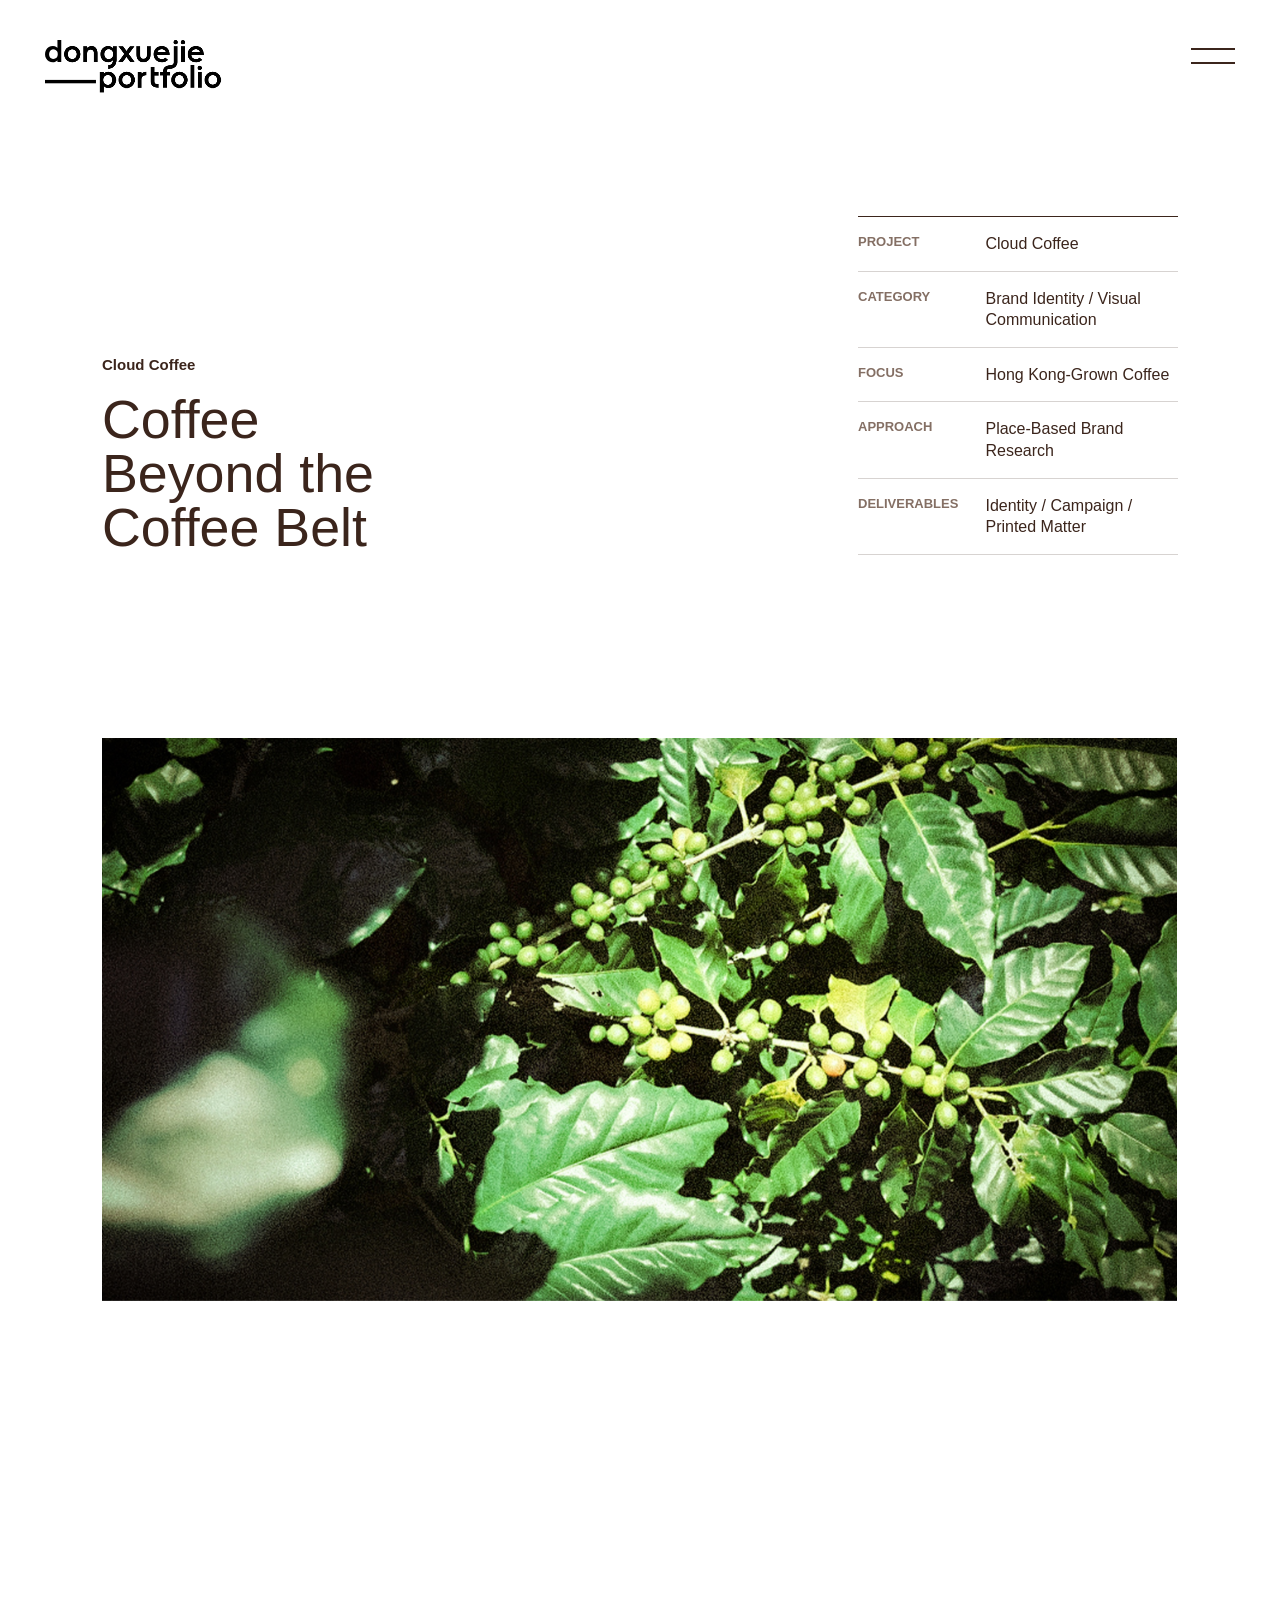
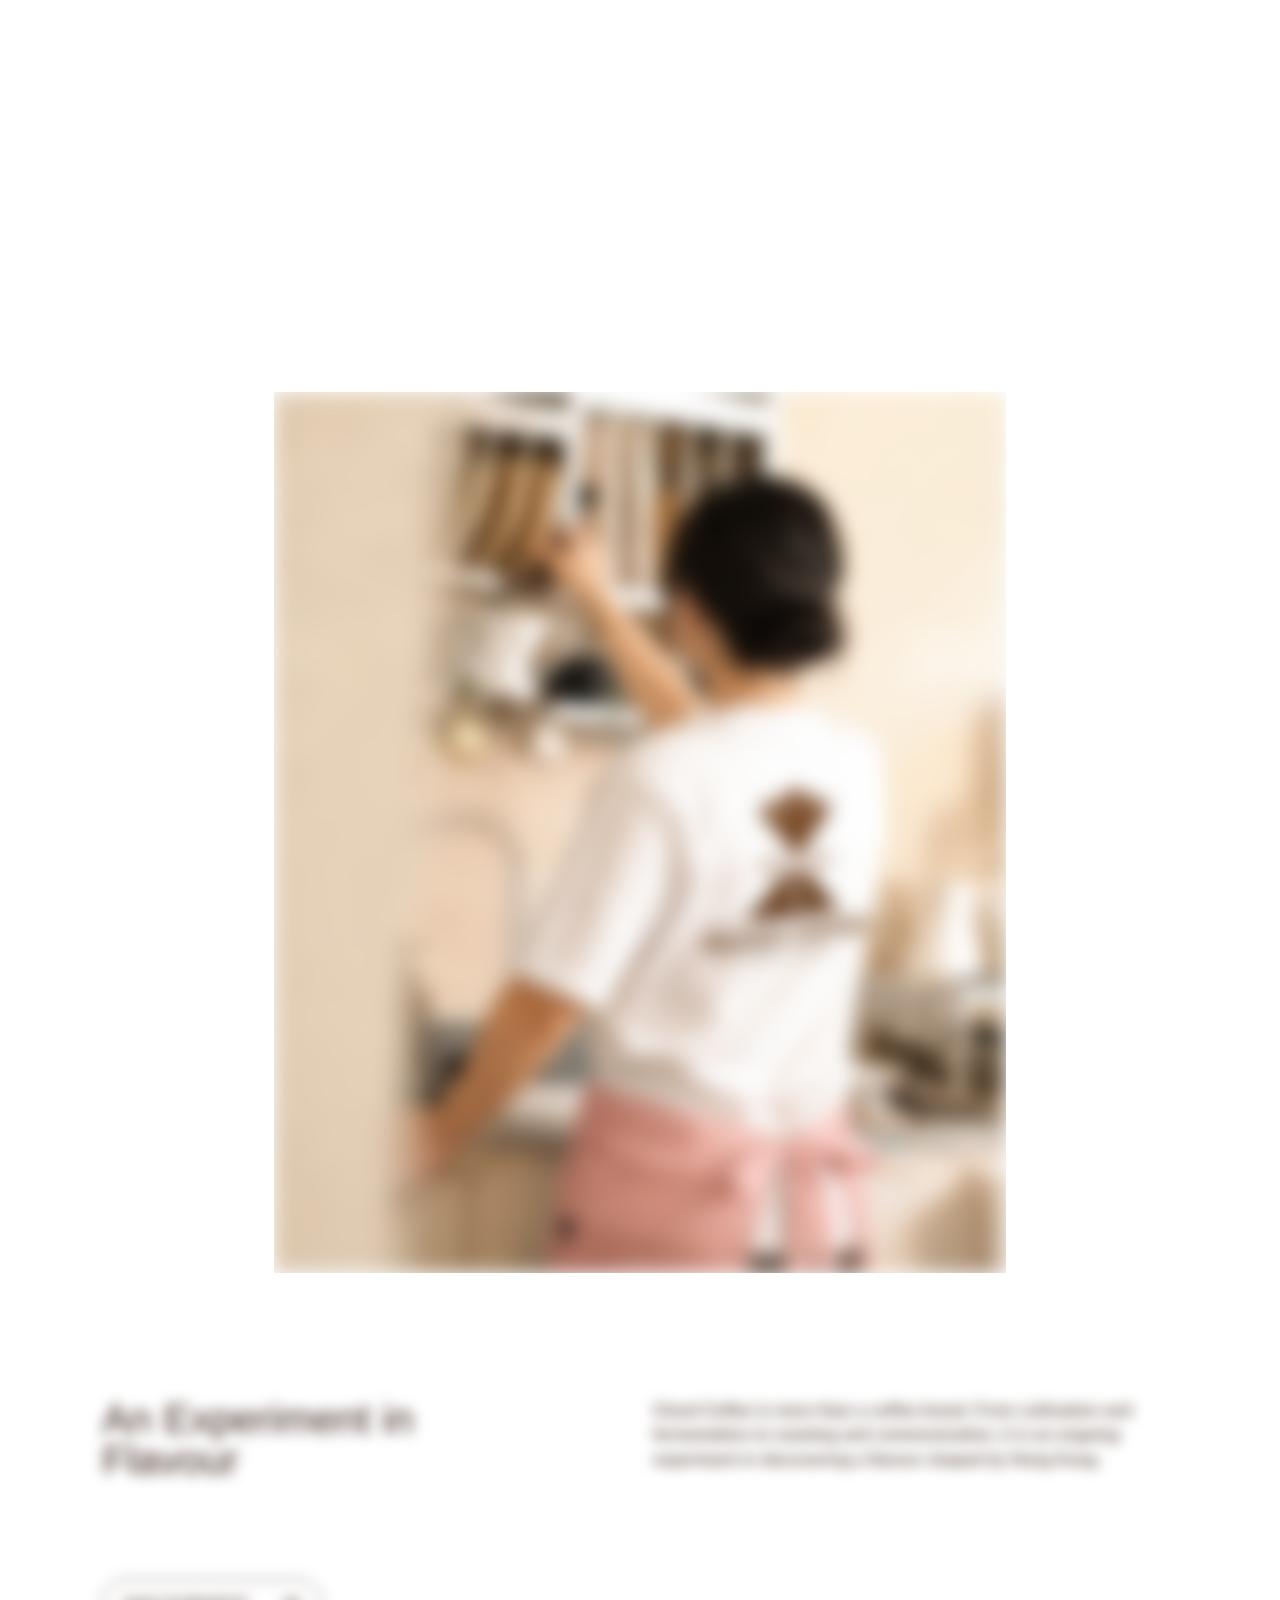
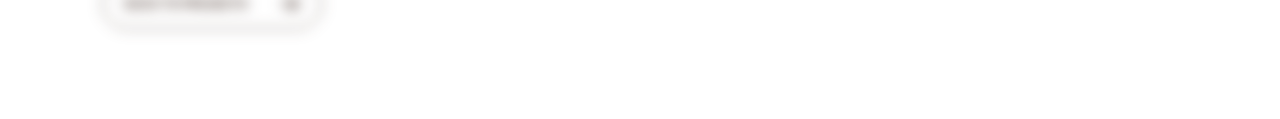
==== commit 47cc2d16: "Align Cloud Coffee project imagery" ====
--- a/cloud-coffee/index.html
+++ b/cloud-coffee/index.html
@@ -12,7 +12,7 @@
     <link rel="icon" href="../assets/site-logo.svg" type="image/svg+xml" />
     <script>document.documentElement.classList.add('js', 'site-intro-pending');</script>
     <link rel="stylesheet" href="../soultube/styles.css" />
-    <link rel="stylesheet" href="./styles.css" />
+    <link rel="stylesheet" href="./styles.css?v=cloud-layout-20260925" />
     <link rel="stylesheet" href="../detail-reveal.css" />
     <link rel="stylesheet" href="../site-logo.css" />
     <link rel="stylesheet" href="../site-intro.css" />
--- a/cloud-coffee/styles.css
+++ b/cloud-coffee/styles.css
@@ -146,29 +146,29 @@
   width: var(--case-width);
   margin-inline: auto;
   display: grid;
-  grid-template-columns: repeat(3, minmax(0, 1fr));
-  gap: clamp(18px, 1.5vw, 28px);
+  grid-template-columns: repeat(2, minmax(0, 1fr));
+  gap: clamp(24px, 2.2vw, 36px);
 }
 
 .cloud-research-grid .project-media {
-  height: clamp(260px, 30vw, 470px);
-  overflow: hidden;
+  width: 100%;
 }
 
 .cloud-research-grid img {
   width: 100%;
-  height: 100%;
-  object-fit: cover;
-}
-
-.cloud-research-grid .project-media:nth-child(3) img {
-  object-position: center 46%;
+  height: auto;
+}
+
+.cloud-research-grid .project-media:nth-child(3) {
+  grid-column: 1 / -1;
+  width: min(46%, 540px);
+  justify-self: center;
 }
 
 .cloud-text-section {
   width: var(--case-width);
   margin-inline: auto;
-  padding-block: clamp(100px, 13svh, 165px);
+  padding-block: clamp(86px, 11svh, 140px);
   display: grid;
   grid-template-columns: repeat(12, minmax(0, 1fr));
   column-gap: clamp(18px, 2vw, 32px);
@@ -207,79 +207,41 @@
   width: var(--case-width);
   margin-inline: auto;
   display: grid;
-  grid-template-columns: repeat(12, minmax(0, 1fr));
-  column-gap: clamp(18px, 1.8vw, 30px);
-  align-items: start;
+  grid-template-columns: repeat(3, minmax(0, 1fr));
+  gap: clamp(20px, 2.2vw, 36px);
+  align-items: stretch;
 }
 
 .cloud-poster-composition .project-media {
-  display: flex;
-  justify-content: center;
+  width: 100%;
 }
 
 .cloud-poster-composition img {
-  width: auto;
-  height: auto;
-  object-fit: contain;
-}
-
-.cloud-poster-composition__main {
-  grid-column: 1 / 7;
-  padding-top: 4vw;
-}
-
-.cloud-poster-composition__main img {
-  max-height: 72svh;
-}
-
-.cloud-poster-composition__secondary {
-  grid-column: 7 / 10;
-}
-
-.cloud-poster-composition__tertiary {
-  grid-column: 10 / 13;
-  padding-top: 12vw;
-}
-
-.cloud-poster-composition__secondary img,
-.cloud-poster-composition__tertiary img {
-  max-height: 55svh;
+  width: 100%;
+  height: auto;
 }
 
 .cloud-card-pair {
-  width: min(62vw, 1180px);
+  width: min(var(--case-width), 1180px);
+  margin-inline: auto;
   display: grid;
   grid-template-columns: repeat(2, minmax(0, 1fr));
   gap: clamp(20px, 2vw, 32px);
 }
 
-.cloud-card-pair--left {
-  margin-left: calc((100vw - var(--case-width)) / 2);
-}
-
-.cloud-card-pair--right {
-  margin-right: 0;
-  margin-left: auto;
-}
-
 .cloud-card-pair img {
   width: 100%;
   height: auto;
-  object-fit: contain;
-}
-
-.cloud-card-scene {
-  width: min(64vw, 1100px);
-  margin-top: clamp(28px, 4svh, 52px);
-  margin-left: calc((100vw - var(--case-width)) / 2);
+}
+
+.cloud-coffee-page .cloud-card-scene {
+  width: min(var(--case-width), 1180px);
+  margin: clamp(28px, 4svh, 52px) auto 0;
 }
 
 .cloud-card-scene img {
   width: 100%;
   height: auto;
-  max-height: 70svh;
-  object-fit: contain;
-  object-position: left center;
 }
 
 .cloud-application-layout {
@@ -287,16 +249,14 @@
   margin-inline: auto;
 }
 
-.cloud-menu-image {
-  width: 100%;
+.cloud-coffee-page .cloud-menu-image {
+  width: min(100%, 1180px);
+  margin-inline: auto;
 }
 
 .cloud-menu-image img {
   width: 100%;
   height: auto;
-  max-height: 70svh;
-  object-fit: contain;
-  object-position: left center;
 }
 
 .cloud-application-layout .cloud-card-pair {
@@ -306,20 +266,16 @@
 .cloud-apparel-layout {
   width: var(--case-width);
   margin-inline: auto;
-  display: grid;
-  grid-template-columns: repeat(12, minmax(0, 1fr));
-  column-gap: clamp(18px, 2vw, 32px);
-}
-
-.cloud-apparel-image {
-  grid-column: 2 / 6;
+}
+
+.cloud-coffee-page .cloud-apparel-image {
+  width: min(68%, 820px);
+  margin-inline: auto;
 }
 
 .cloud-apparel-image img {
   width: 100%;
   height: auto;
-  max-height: 72svh;
-  object-fit: contain;
 }
 
 .cloud-final-summary {
@@ -406,25 +362,11 @@
   }
 
   .cloud-research-grid {
-    display: block;
-  }
-
-  .cloud-research-grid .project-media {
-    width: 100%;
-    height: auto;
-    overflow: visible;
-  }
-
-  .cloud-research-grid .project-media + .project-media {
-    margin-top: 20px;
-  }
-
-  .cloud-research-grid img {
-    width: 100%;
-    height: auto;
-    max-height: 72svh;
-    object-fit: contain;
-  }
+    grid-template-columns: 1fr;
+    gap: 20px;
+  }
+
+  .cloud-research-grid .project-media:nth-child(3) { grid-column: auto; width: 100%; }
 
   .cloud-text-section {
     padding-block: 96px;
@@ -445,28 +387,8 @@
   }
 
   .cloud-poster-composition {
-    display: block;
-  }
-
-  .cloud-poster-composition .project-media {
-    padding-top: 0;
-  }
-
-  .cloud-poster-composition .project-media + .project-media {
-    margin-top: 24px;
-  }
-
-  .cloud-poster-composition__main {
-    width: 100%;
-  }
-
-  .cloud-poster-composition__secondary {
-    width: 78%;
-  }
-
-  .cloud-poster-composition__tertiary {
-    width: 72%;
-    margin-left: auto;
+    grid-template-columns: 1fr;
+    gap: 24px;
   }
 
   .cloud-poster-composition img,
@@ -474,7 +396,6 @@
   .cloud-poster-composition__secondary img,
   .cloud-poster-composition__tertiary img {
     width: 100%;
-    max-height: none;
   }
 
   .cloud-card-pair,
@@ -489,7 +410,7 @@
     margin-top: 20px;
   }
 
-  .cloud-card-scene {
+  .cloud-coffee-page .cloud-card-scene {
     width: var(--case-width);
     margin: 28px auto 0;
   }
@@ -507,8 +428,8 @@
     display: block;
   }
 
-  .cloud-apparel-image {
-    width: 82%;
+  .cloud-coffee-page .cloud-apparel-image {
+    width: 100%;
   }
 
   .cloud-apparel-image img {
